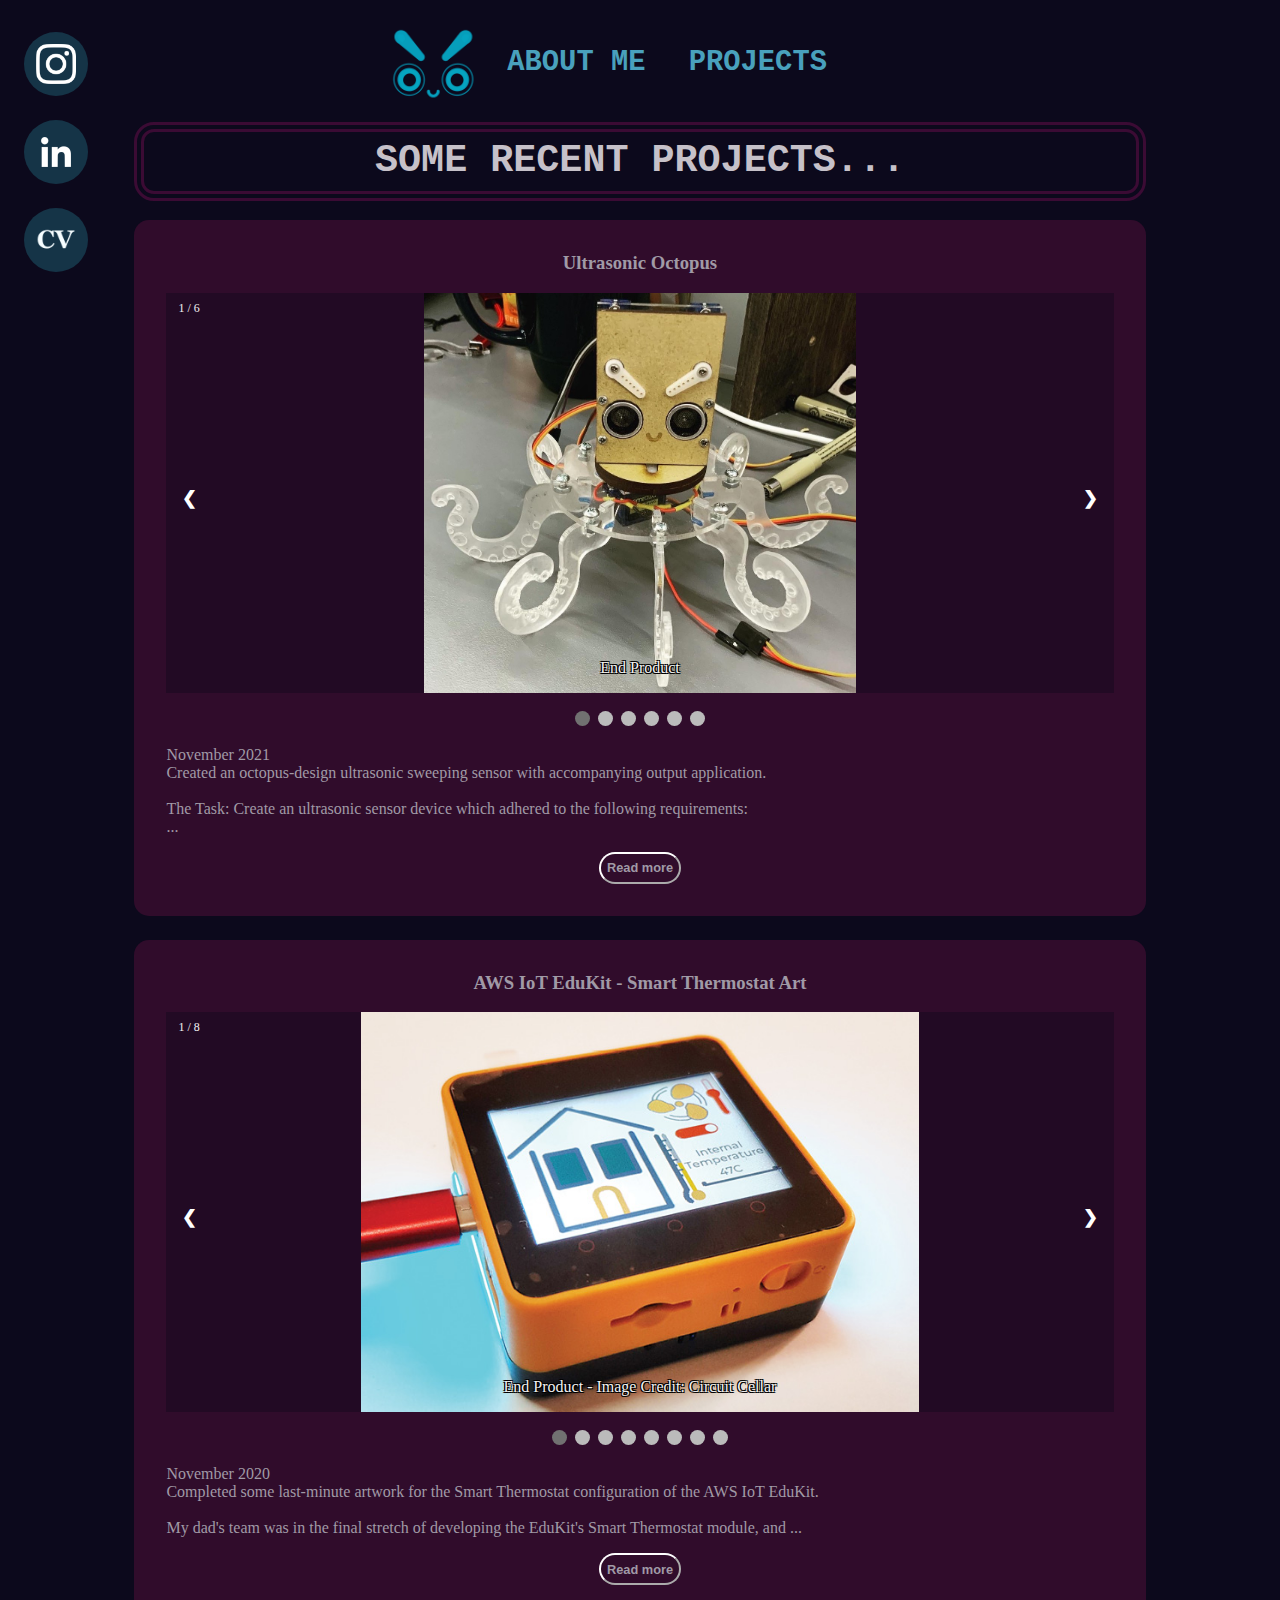
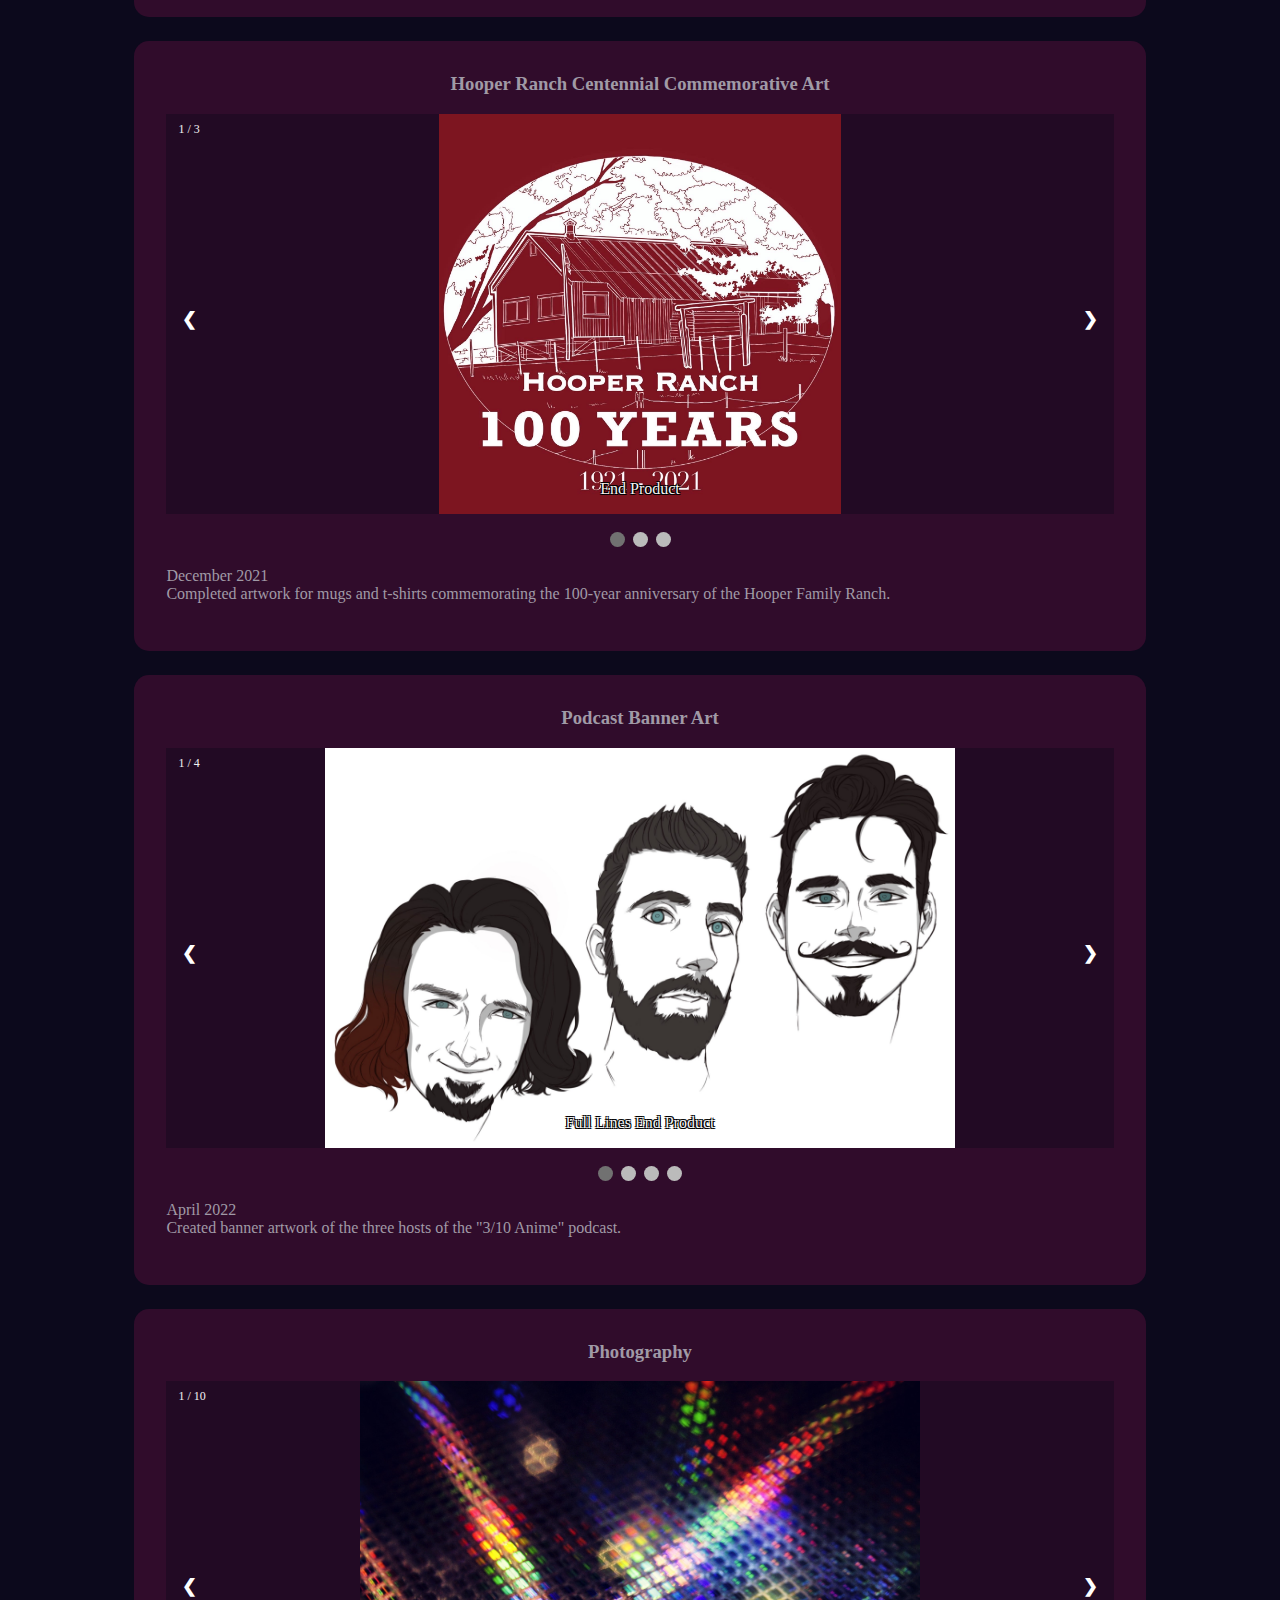
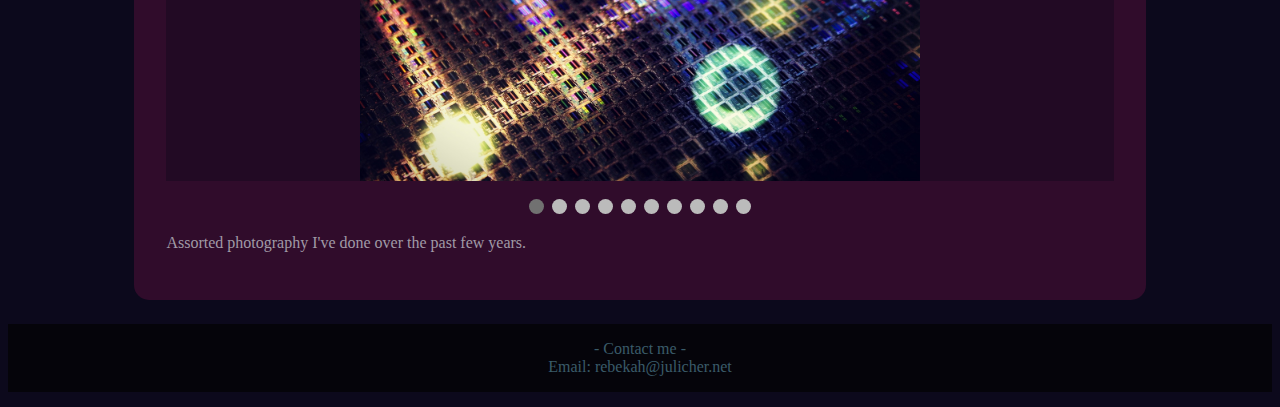
==== projects.html @ 2f982af6 "Update to nav bar" ====
<!DOCTYPE html>
<html>
<head>
<title>RJulicher Projects</title>
<link rel="stylesheet" href="project_styles.css">

<link rel="shortcut icon" href="favicon-32x32.png" type="image/x-icon" />
</head>

<body>
	<div id="icons">
		<a href="https://www.instagram.com/_marayla_/?hl=en" target="_blank"><div class="icon" id="insta"></div></a>
		<a href="https://www.linkedin.com/in/rebekah-julicher-209057163/" target="_blank"><div class="icon" id="linkedin"></div></a>
		<a href="RebekahJulicherResume.pdf" target="_blank"><div class="icon" id="cv"></div></a>
	</div>
	<div id="nav">
		<a href="rebekahjulicher.github.io"><img src="faceicon.png" id="homeButton"></img></a>
		<a href="index.html#aboutcontainer"><h2>ABOUT ME</h2></a>
		<a href="projects.html"><h2>PROJECTS</h2></a>
	</div>
		
	<div id="header">
		<h1>SOME RECENT PROJECTS...</h1>
	</div>
	
	<div id="content">
	
		<div class="project">
			<h3>Ultrasonic Octopus</h3>
		
			<div class="slideshow-container">
				<!-- Full-width images with number and caption text -->
				<div class="mySlides fade 0">
					<div class="numbertext">1 / 6</div>
					<img class="pImage" src="projectPics/UltrasonicOctopus.jpg">
					<div class="text">End Product</div>
				</div>

				<div class="mySlides fade 0">
					<div class="numbertext">2 / 6</div>
					<img class="pImage" src="projectPics/UO2.jpg">
					<div class="text">Initial Sketch</div>
				</div>

				<div class="mySlides fade 0">
					<div class="numbertext">3 / 6</div>
					<img class="pImage" src="projectPics/UO3.jpg">
					<div class="text">Sensor Holder Sketch</div>
				</div>

				<div class="mySlides fade 0">
					<div class="numbertext">4 / 6</div>
					<img class="pImage" src="projectPics/UO4.jpg">
					<div class="text">Wiring Layout Diagram</div>
				</div>

				<div class="mySlides fade 0">
					<div class="numbertext">5 / 6</div>
					<img class="pImage" src="projectPics/UO5.jpg">
					<div class="text">Initial Face Build</div>
				</div>

				<div class="mySlides fade 0">
					<div class="numbertext">6 / 6</div>
					<img class="pImage" src="projectPics/UO6.jpg">
					<div class="text">Final Result With Lights</div>
				</div>

				<!-- Next and previous buttons -->
				<a class="prev" onclick="plusSlides(0, -1)">&#10094;</a>
				<a class="next" onclick="plusSlides(0, 1)">&#10095;</a>
			</div>
			<br>

			<!-- The dots/circles, passing the number of the container and the slide number -->
			<div style="text-align:center">
				<span class="dot 0" onclick="currentSlide(0, 1)"></span>
				<span class="dot 0" onclick="currentSlide(0, 2)"></span>
				<span class="dot 0" onclick="currentSlide(0, 3)"></span>
				<span class="dot 0" onclick="currentSlide(0, 4)"></span>
				<span class="dot 0" onclick="currentSlide(0, 5)"></span>
				<span class="dot 0" onclick="currentSlide(0, 6)"></span>
			</div>
			
			<div class="pContent">
				<p> 
					November 2021 <br> 
					Created an octopus-design ultrasonic sweeping sensor with accompanying output application.<br> <br>
					The Task: Create an ultrasonic sensor device which adhered to the following requirements: <br>
					<span id="dotdotdot0">...</span><span class="moreContent" id="more0">
					<br>
					Requirements for the design: <br>
					• Uses an L-bracket for mounting the ultrasonic sensor<br>
					• Ultrasonic sensor is mounted in a way to allow sweeping motion back and forth. <br>
					• Functionality includes scanning distance to surrounding objects at intervals. <br>
					• Functionality includes graphically outputting distance to surrounding objects in "radar-like" format using Processing. <br>
					• Some level of "wow factor" included for maximum grade. <br> <br>
					The professor did not specify visual requirements, so I made it into a light-up octopus with eyebrows. <br>
					I not only included all required functionality, but also added mounted servos to the eyebrows.  <br> <br> When the
					sensor scans a distance to an object of over 10 feet, the eyebrows tilt down (as it is "concentrating" to
					see the object. When it scans a distance to an object of under 10 feet, the eyebrows tilt back up (as it 
					can see the object clearly). <br> <br>
					Professor feedback: “[...] probably the most impressively completed A2 in the history of ISTA 303.”
					</span>
				</p>
				<button onclick="toggleRead(0)" class="button" id="btn0">Read more</button>
			</div>
		</div>
	
		<div class="project">
			<h3>AWS IoT EduKit - Smart Thermostat Art</h3>
		
			<div class="slideshow-container">
				<!-- Full-width images with number and caption text -->
				<div class="mySlides fade 1">
					<div class="numbertext">1 / 8</div>
					<img class="pImage" src="projectPics/SmartThermostatCircuitCellar.jpg">
					<div class="text">End Product - Image Credit: Circuit Cellar</div>
				</div>

				<div class="mySlides fade 1">
					<div class="numbertext">2 / 8</div>
					<img class="pImage" src="projectPics/STIm2.jpg">
					<div class="text">Night House Variant</div>
				</div>

				<div class="mySlides fade 1">
					<div class="numbertext">3 / 8</div>
					<img class="pImage" src="projectPics/STIm3.jpg">
					<div class="text">Earlier Layout</div>
				</div>

				<div class="mySlides fade 1">
					<div class="numbertext">4 / 8</div>
					<img class="pImage" src="projectPics/STIm4.jpg">
					<div class="text">Earlier Layout</div>
				</div>

				<div class="mySlides fade 1">
					<div class="numbertext">5 / 8</div>
					<img class="pImage" src="projectPics/STIm5.jpg">
					<div class="text">Earlier Layout</div>
				</div>

				<div class="mySlides fade 1">
					<div class="numbertext">6 / 8</div>
					<img class="pImage" src="projectPics/STIm6.jpg">
					<div class="text">Earlier Layout</div>
				</div>

				<div class="mySlides fade 1">
					<div class="numbertext">7 / 8</div>
					<img class="pImage" src="projectPics/STIm7.jpg">
					<div class="text">Earlier Layout</div>
				</div>

				<div class="mySlides fade 1">
					<div class="numbertext">8 / 8</div>
					<img class="pImage" src="projectPics/STIm8.jpg">
					<div class="text">Earlier Layout</div>
				</div>

				<!-- Next and previous buttons -->
				<a class="prev" onclick="plusSlides(1, -1)">&#10094;</a>
				<a class="next" onclick="plusSlides(1, 1)">&#10095;</a>
			</div>
			<br>

			<!-- The dots/circles, passing the number of the container and the slide number -->
			<div style="text-align:center">
				<span class="dot 1" onclick="currentSlide(1, 1)"></span>
				<span class="dot 1" onclick="currentSlide(1, 2)"></span>
				<span class="dot 1" onclick="currentSlide(1, 3)"></span>
				<span class="dot 1" onclick="currentSlide(1, 4)"></span>
				<span class="dot 1" onclick="currentSlide(1, 5)"></span>
				<span class="dot 1" onclick="currentSlide(1, 6)"></span>
				<span class="dot 1" onclick="currentSlide(1, 7)"></span>
				<span class="dot 1" onclick="currentSlide(1, 8)"></span>
			</div>
			
			<div class="pContent">
				<p> 
					November 2020 <br> 
					Completed some last-minute artwork for the Smart Thermostat configuration of the AWS IoT EduKit. <br> <br>
					My dad's team was in the final stretch of developing the EduKit's Smart Thermostat module, and
					<span id="dotdotdot1">...</span><span class="moreContent" id="more1">
					 they found themselves without actual UI artwork. It was too late to request Amazon official art,
					and my dad had seen me make UI mockups and artwork in the past, so I was asked if I was interested in
					helping. <br>
					My last final project was due in a few days, but I figured I had some extra time in-between test runs
					and said yes. <br> <br>
					Requirements for the design: <br>
					• It needed to use Amazon official colors, RGB values were provided.<br>
					• It needed to include some color-changing portion to show the current color of the LEDs attached to the device. <br>
					• It needed to have a day and a night variant. <br>
					• There needed to be some GIF icon to show whether or not the device fan was running, and an ON/OFF icon. <br>
					• There needed to be some thermometer icon and temperature actual value location. <br> <br>
					I ended up going through two or three different house designs and a lightbulb option before we found
					one we chose. The fan went through two iterations, one with thicker lines and one with thinner (which
					ended up being chosen). We also had the decision to make the fan ON/OFF either a switch or a button. A 
					switch and a speed slider were chosen to save room on the screen.
					</span>
				</p>
				<button onclick="toggleRead(1)" class="button" id="btn1">Read more</button>
			</div>
		</div>
		
		<div class="project">
			<h3>Hooper Ranch Centennial Commemorative Art</h3>
		
			<div class="slideshow-container">
				<!-- Full-width images with number and caption text -->
				<div class="mySlides fade 2">
					<div class="numbertext">1 / 3</div>
					<img class="pImage" src="projectPics/HooperRanch.jpg">
					<div class="text">End Product</div>
				</div>

				<div class="mySlides fade 2">
					<div class="numbertext">2 / 3</div>
					<img class="pImage" src="projectPics/HR2.jpg">
					<div class="text">Real-World Location</div>
				</div>

				<div class="mySlides fade 2">
					<div class="numbertext">3 / 3</div>
					<img class="pImage" src="projectPics/HR3.jpg">
					<div class="text">Lines-Only Version</div>
				</div>


				<!-- Next and previous buttons -->
				<a class="prev" onclick="plusSlides(2, -1)">&#10094;</a>
				<a class="next" onclick="plusSlides(2, 1)">&#10095;</a>
			</div>
			<br>

			<!-- The dots/circles, passing the number of the container and the slide number -->
			<div style="text-align:center">
				<span class="dot 2" onclick="currentSlide(2, 1)"></span>
				<span class="dot 2" onclick="currentSlide(2, 2)"></span>
				<span class="dot 2" onclick="currentSlide(2, 3)"></span>
			</div>
			
			<div class="pContent">
				<p> 
					December 2021 <br> 
					Completed artwork for mugs and t-shirts commemorating the 100-year anniversary of the Hooper Family Ranch.
				</p>
			</div>
		</div>
		
		<div class="project">
			<h3>Podcast Banner Art</h3>
		
			<div class="slideshow-container">
				<!-- Full-width images with number and caption text -->
				<div class="mySlides fade 3">
					<div class="numbertext">1 / 4</div>
					<img class="pImage" src="projectPics/Faces.jpg">
					<div class="text">Full Lines End Product</div>
				</div>

				<div class="mySlides fade 3">
					<div class="numbertext">2 / 4</div>
					<img class="pImage" src="projectPics/F2.jpg">
					<div class="text">No Lines Variant</div>
				</div>

				<div class="mySlides fade 3">
					<div class="numbertext">3 / 4</div>
					<img class="pImage" src="projectPics/F3.jpg">
					<div class="text">No Eye Color Variant</div>
				</div>
				
				<div class="mySlides fade 3">
					<div class="numbertext">3 / 4</div>
					<img class="pImage" src="projectPics/F4.jpg">
					<div class="text">Official Website - Image credit: 310anime.com</div>
				</div>

				<!-- Next and previous buttons -->
				<a class="prev" onclick="plusSlides(3, -1)">&#10094;</a>
				<a class="next" onclick="plusSlides(3, 1)">&#10095;</a>
			</div>
			<br>

			<!-- The dots/circles, passing the number of the container and the slide number -->
			<div style="text-align:center">
				<span class="dot 3" onclick="currentSlide(3, 1)"></span>
				<span class="dot 3" onclick="currentSlide(3, 2)"></span>
				<span class="dot 3" onclick="currentSlide(3, 3)"></span>
				<span class="dot 3" onclick="currentSlide(4, 4)"></span>
			</div>
			
			<div class="pContent">
				<p> 
					April 2022 <br> 
					Created banner artwork of the three hosts of the "3/10 Anime" podcast.
				</p>
			</div>
		</div>
		
		<div class="project">
			<h3>Photography</h3>
		
			<div class="slideshow-container">
				<!-- Full-width images with number and caption text -->
				<div class="mySlides fade 4">
					<div class="numbertext">1 / 10</div>
					<img class="pImage" src="projectPics/Photography.jpg">
				</div>

				<div class="mySlides fade 4">
					<div class="numbertext">2 / 10</div>
					<img class="pImage" src="projectPics/P2.jpg">
				</div>

				<div class="mySlides fade 4">
					<div class="numbertext">3 / 10</div>
					<img class="pImage" src="projectPics/P3.jpg">
				</div>

				<div class="mySlides fade 4">
					<div class="numbertext">4 / 10</div>
					<img class="pImage" src="projectPics/P4.jpg">
				</div>

				<div class="mySlides fade 4">
					<div class="numbertext">5 / 10</div>
					<img class="pImage" src="projectPics/P5.jpg">
				</div>

				<div class="mySlides fade 4">
					<div class="numbertext">6 / 10</div>
					<img class="pImage" src="projectPics/P6.jpg">
				</div>

				<div class="mySlides fade 4">
					<div class="numbertext">7 / 10</div>
					<img class="pImage" src="projectPics/P7.jpg">
				</div>

				<div class="mySlides fade 4">
					<div class="numbertext">8 / 10</div>
					<img class="pImage" src="projectPics/P8.jpg">
				</div>

				<div class="mySlides fade 4">
					<div class="numbertext">9 / 10</div>
					<img class="pImage" src="projectPics/P9.jpg">
				</div>

				<div class="mySlides fade 4">
					<div class="numbertext">10 / 10</div>
					<img class="pImage" src="projectPics/P10.jpg">
				</div>


				<!-- Next and previous buttons -->
				<a class="prev" onclick="plusSlides(4, -1)">&#10094;</a>
				<a class="next" onclick="plusSlides(4, 1)">&#10095;</a>
			</div>
			<br>

			<!-- The dots/circles, passing the number of the container and the slide number -->
			<div style="text-align:center">
				<span class="dot 4" onclick="currentSlide(4, 1)"></span>
				<span class="dot 4" onclick="currentSlide(4, 2)"></span>
				<span class="dot 4" onclick="currentSlide(4, 3)"></span>
				<span class="dot 4" onclick="currentSlide(4, 4)"></span>
				<span class="dot 4" onclick="currentSlide(4, 5)"></span>
				<span class="dot 4" onclick="currentSlide(4, 6)"></span>
				<span class="dot 4" onclick="currentSlide(4, 7)"></span>
				<span class="dot 4" onclick="currentSlide(4, 8)"></span>
				<span class="dot 4" onclick="currentSlide(4, 9)"></span>
				<span class="dot 4" onclick="currentSlide(4, 10)"></span>
			</div>
			
			<div class="pContent">
				<p> 
					Assorted photography I've done over the past few years.
				</p>
			</div>
		</div>
		
	</div>
	
	<div id="contact">
		<text>
			- Contact me - <br>
			Email: rebekah@julicher.net
		</text>
	</div>
	
	<script src="projectScript.js"></script>
</body>
</html>
---- project_styles.css ----
body {
	background-color: #0c091c;
}

#header {
	color: #c6c1c9;
	margin: auto;
	font-size: 1.2em;
	font-family: andale mono, monospace;
	text-align: center;
	border-radius: 20px;
	width: 80%;
	border: 10px double #3b0b34;
	margin-bottom: 1em;
}

h1 {
	margin: .2em;
}

#nav {
	float: center;
	text-align: center;
	margin: auto;
	width: 80%;
	display: block;
	margin-bottom: 1em;
	font-size: 1.2em;
	padding-right: 4%;
	margin-bottom: 1em;
}

#homeButton {
	width: 100px; 
	height: 100px;
	margin-bottom: -2em;
	margin-left: 0em;
	padding: 3px;
}

.icon {
	float: left;
	font-family: andale mono, monospace;
	font-weight: bold;
	color: #152536;
	border-radius: 50px;
	width: 4em;
	height: 4em;
	padding: 2em;
	margin-top: 1.5em;
	margin-left: 1em;
	background-color: #153447;
	text-align: center;
}

#icons {
	width: 1em;
}

#insta {
	background-image: url("projectPics/instaLogo.png");
	background-size: 40px 40px;
	background-repeat: no-repeat;
	background-position: center;
}

#linkedin {
	background-image: url("projectPics/linkedinLogo.png");
	background-size: 30px 30px;
	background-repeat: no-repeat;
	background-position: center;
}

#cv {
	background-image: url("projectPics/cv.png");
	background-size: 40px 40px;
	background-repeat: no-repeat;
	background-position: center;
}

h2 {
	font-family: andale mono, monospace;
	font-weight: bold;
	color: #49a1bd;
	display: inline-block;
	text-align: center;
	padding-left: 2%;
	padding-right: 2%;
}

h3 {
	font-family: tahoma;
	font-weight: bold;
	margin-top: 0em;
	text-align: center;
}

p {
	font-family: tahoma;
}

.project {
	margin: auto;
	width: 80%;
	max-width: 100em;
	padding: 2em;
	margin-bottom: 1.5em;
	border-radius: 15px;
	font-size: 1em;
	color: #a09aa6;
	background-color: #300c2b;
}

.pImage {
	max-width: 90%; 
	max-height: 400px;
	min-height: 400px;
	display: block;
	margin-left: auto;
	margin-right: auto;
}

.moreContent {
	display: none;
}


* {box-sizing:border-box}

/* Slideshow container */
.slideshow-container {
  max-width: 1000px;
  position: relative;
  margin: auto;
  background-color: #220a24;
}

/* Hide the images by default */
.mySlides {
  display: none;
}

/* Next & previous buttons */
.prev, .next {
  cursor: pointer;
  position: absolute;
  top: 50%;
  width: auto;
  margin-top: -22px;
  padding: 16px;
  color: white;
  font-weight: bold;
  font-size: 18px;
  transition: 0.6s ease;
  border-radius: 0 3px 3px 0;
  user-select: none;
}

/* Position the "next button" to the right */
.next {
  right: 0;
  border-radius: 3px 0 0 3px;
}

/* On hover, add a black background color with a little bit see-through */
.prev:hover, .next:hover {
  background-color: rgba(0,0,0,0.8);
}

/* Caption text */
.text {
  color: #f2f2f2;
  font-size: 16px;
  font-family: tahoma;
  padding: 8px 12px;
  position: absolute;
  bottom: 8px;
  width: 100%;
  text-align: center;
  text-shadow: -1px -1px 0 #000, 1px -1px 0 #000, -1px 1px 0 #000, 1px 1px 0 #000;
}

/* Number text (1/3 etc) */
.numbertext {
  color: #f2f2f2;
  font-size: 12px;
  padding: 8px 12px;
  position: absolute;
  top: 0;
}

/* The dots/bullets/indicators */
.dot {
  cursor: pointer;
  height: 15px;
  width: 15px;
  margin: 0 2px;
  background-color: #bbb;
  border-radius: 50%;
  display: inline-block;
  transition: background-color 0.6s ease;
}

.active, .dot:hover {
  background-color: #717171;
}

/* Fading animation */
.fade {
  animation-name: fade;
  animation-duration: 1.5s;
}

@keyframes fade {
  from {opacity: .4}
  to {opacity: 1}
}

.button {
	display: block;
	margin: auto;
	background-color: #300c2b;
	border-radius: 20px;
	border-outline: solid;
	border-color: white;
	color: #a09aa6;
	padding: .5em;
	font-size: .8em;
	font-weight: bold;
}

#contact {
	background-color: #05040a;
	color: #3a5b69;
	margin: auto;
	width: 100%;
	text-align: center;
	font-family: tahoma;
	padding-top: 1em;
	padding-bottom: 1em;
	margin-bottom: 1em;
}
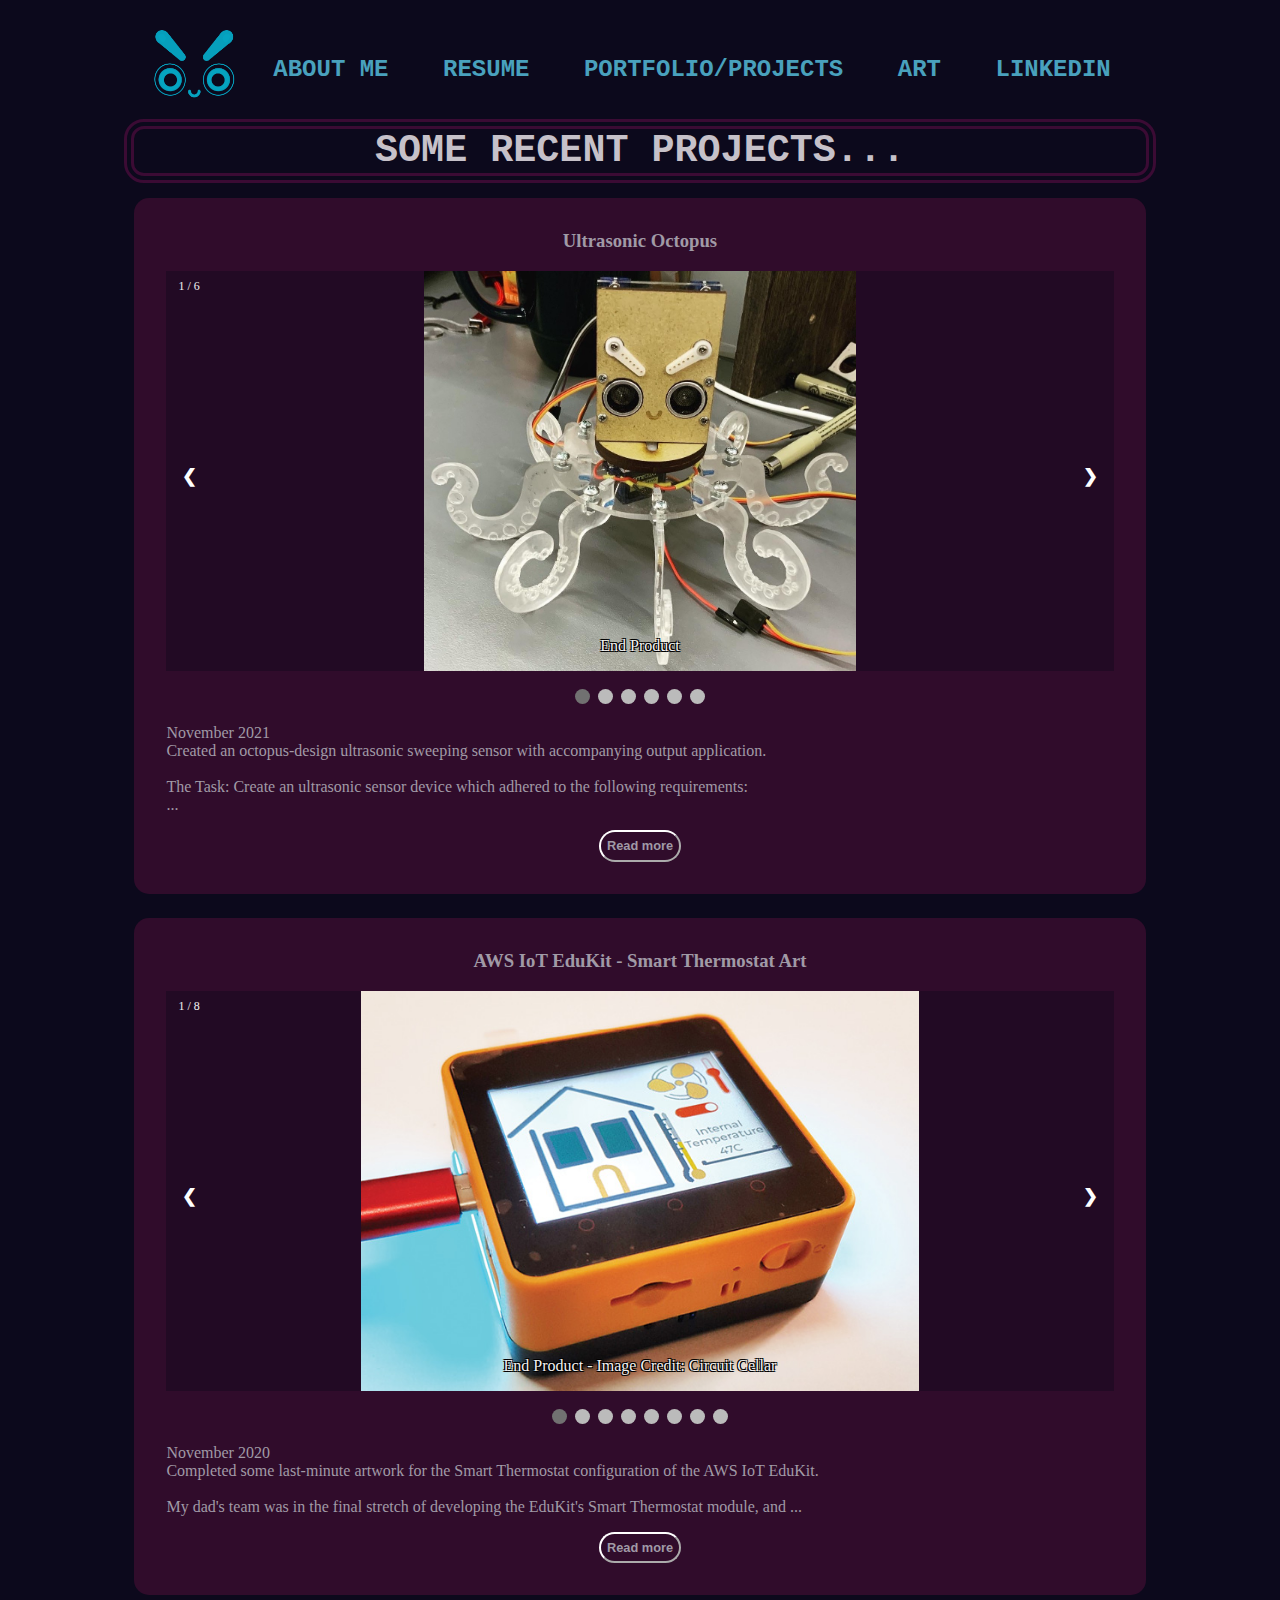
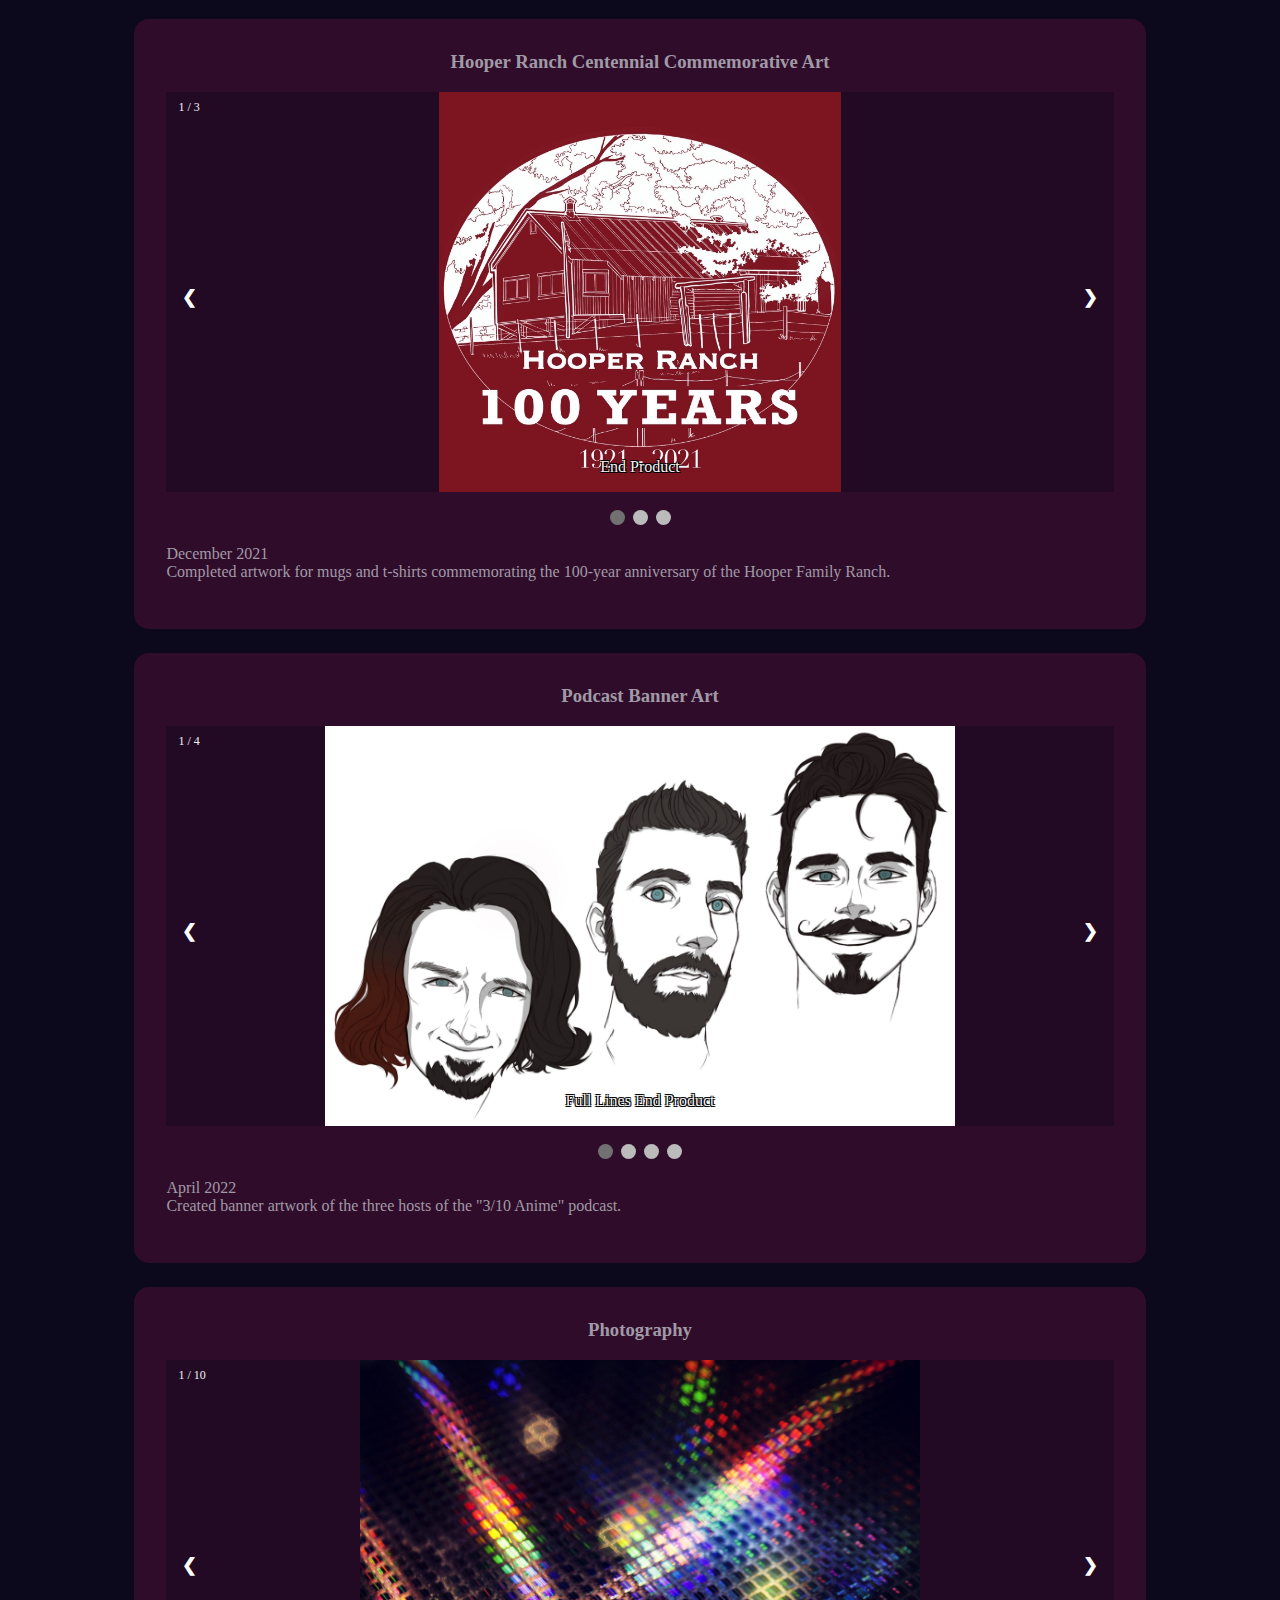
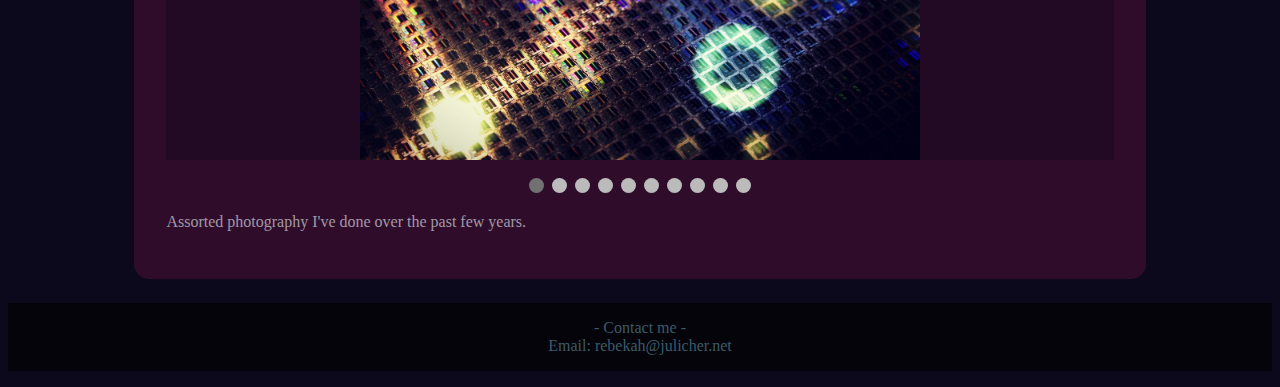
==== commit 0b3c08e8: "Revert "Update to nav bar"" ====
--- a/projects.html
+++ b/projects.html
@@ -8,15 +8,13 @@
 </head>
 
 <body>
-	<div id="icons">
-		<a href="https://www.instagram.com/_marayla_/?hl=en" target="_blank"><div class="icon" id="insta"></div></a>
-		<a href="https://www.linkedin.com/in/rebekah-julicher-209057163/" target="_blank"><div class="icon" id="linkedin"></div></a>
-		<a href="RebekahJulicherResume.pdf" target="_blank"><div class="icon" id="cv"></div></a>
-	</div>
 	<div id="nav">
 		<a href="rebekahjulicher.github.io"><img src="faceicon.png" id="homeButton"></img></a>
 		<a href="index.html#aboutcontainer"><h2>ABOUT ME</h2></a>
-		<a href="projects.html"><h2>PROJECTS</h2></a>
+		<a href="RebekahJulicherResume.pdf" target="_blank"><h2>RESUME</h2></a>
+		<a href="projects.html"><h2>PORTFOLIO/PROJECTS</h2></a>
+		<a href="https://www.instagram.com/_marayla_/?hl=en" target="_blank"><h2>ART</h2></a>
+		<a href="https://www.linkedin.com/in/rebekah-julicher-209057163/" target="_blank"><h2>LINKEDIN</h2></a>
 	</div>
 		
 	<div id="header">
@@ -290,7 +288,7 @@
 				<span class="dot 3" onclick="currentSlide(3, 1)"></span>
 				<span class="dot 3" onclick="currentSlide(3, 2)"></span>
 				<span class="dot 3" onclick="currentSlide(3, 3)"></span>
-				<span class="dot 3" onclick="currentSlide(4, 4)"></span>
+				<span class="dot 3" onclick="currentSlide(3, 4)"></span>
 			</div>
 			
 			<div class="pContent">
--- a/project_styles.css
+++ b/project_styles.css
@@ -8,25 +8,15 @@
 	font-size: 1.2em;
 	font-family: andale mono, monospace;
 	text-align: center;
-	border-radius: 20px;
+	border-radius: 10px;
 	width: 80%;
-	border: 10px double #3b0b34;
-	margin-bottom: 1em;
-}
-
-h1 {
-	margin: .2em;
+	outline: 10px double #3b0b34;
 }
 
 #nav {
-	float: center;
 	text-align: center;
 	margin: auto;
-	width: 80%;
 	display: block;
-	margin-bottom: 1em;
-	font-size: 1.2em;
-	padding-right: 4%;
 	margin-bottom: 1em;
 }
 
@@ -36,46 +26,6 @@
 	margin-bottom: -2em;
 	margin-left: 0em;
 	padding: 3px;
-}
-
-.icon {
-	float: left;
-	font-family: andale mono, monospace;
-	font-weight: bold;
-	color: #152536;
-	border-radius: 50px;
-	width: 4em;
-	height: 4em;
-	padding: 2em;
-	margin-top: 1.5em;
-	margin-left: 1em;
-	background-color: #153447;
-	text-align: center;
-}
-
-#icons {
-	width: 1em;
-}
-
-#insta {
-	background-image: url("projectPics/instaLogo.png");
-	background-size: 40px 40px;
-	background-repeat: no-repeat;
-	background-position: center;
-}
-
-#linkedin {
-	background-image: url("projectPics/linkedinLogo.png");
-	background-size: 30px 30px;
-	background-repeat: no-repeat;
-	background-position: center;
-}
-
-#cv {
-	background-image: url("projectPics/cv.png");
-	background-size: 40px 40px;
-	background-repeat: no-repeat;
-	background-position: center;
 }
 
 h2 {
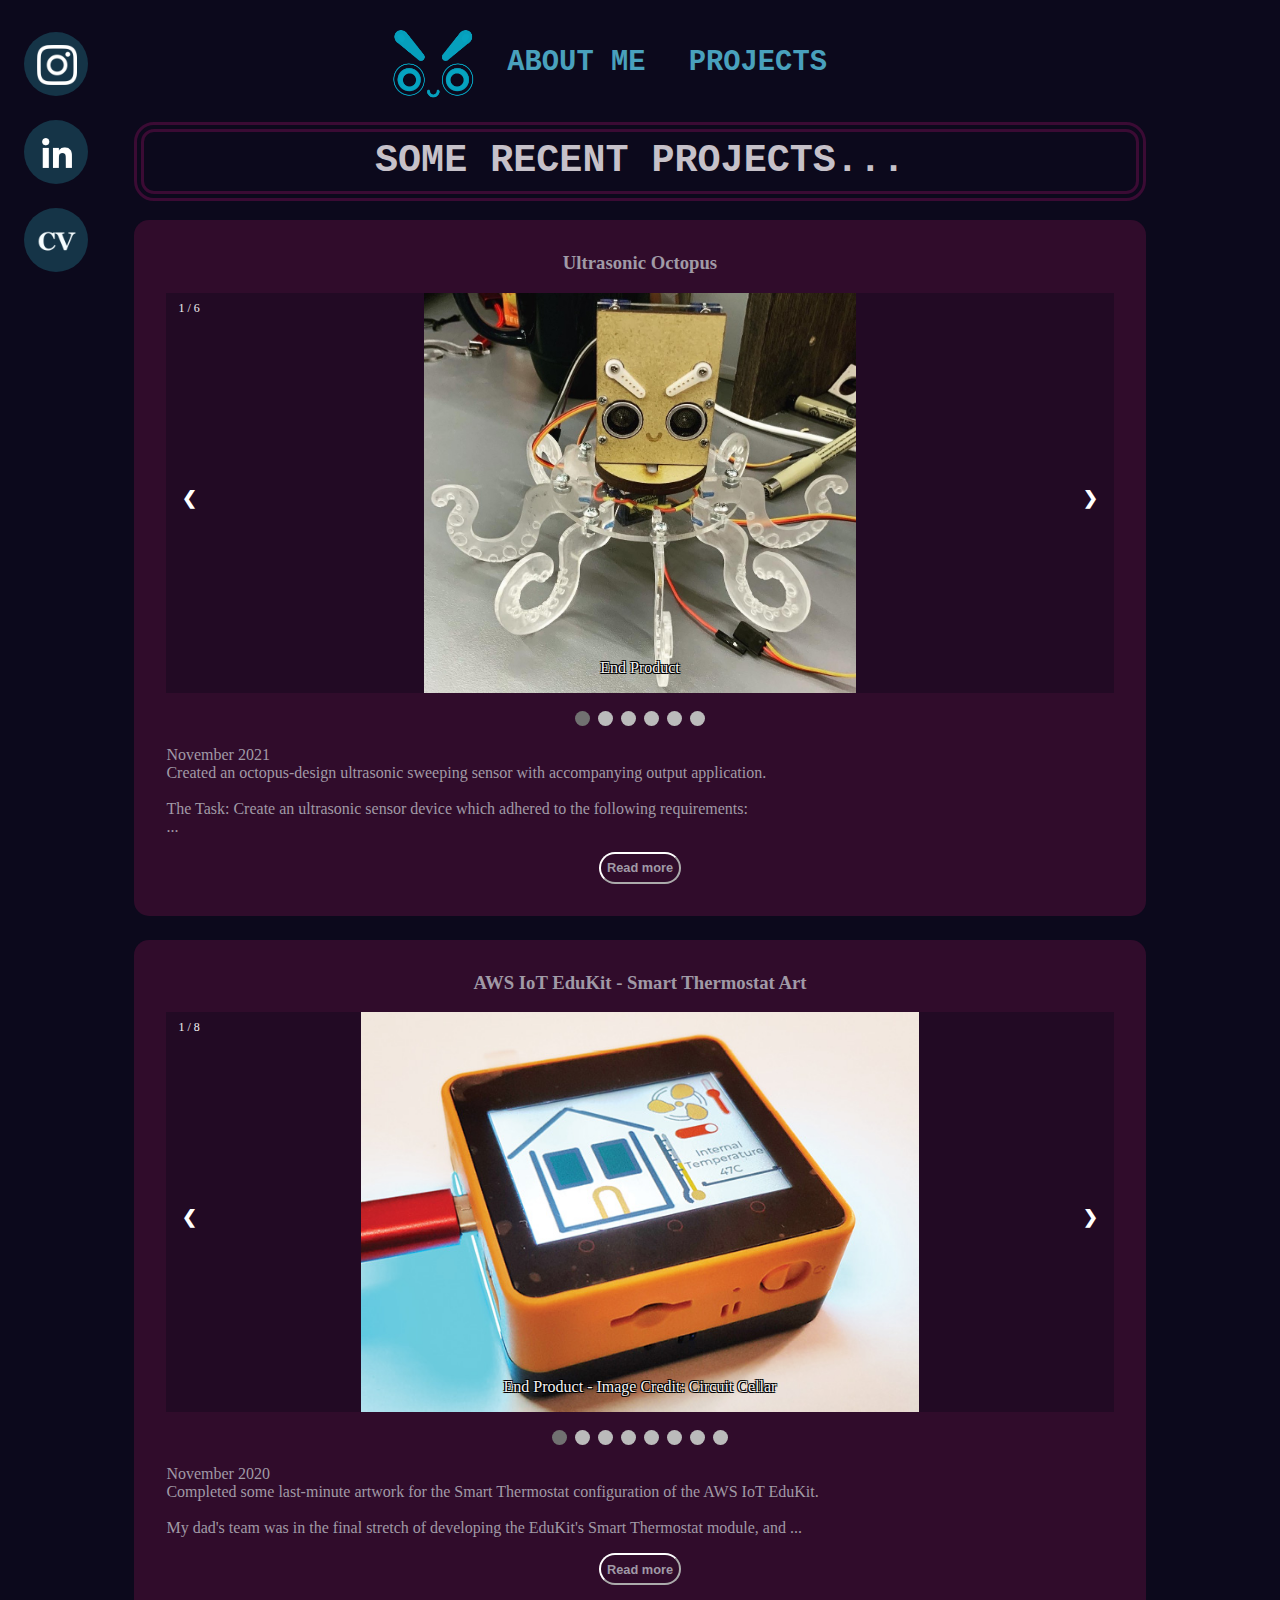
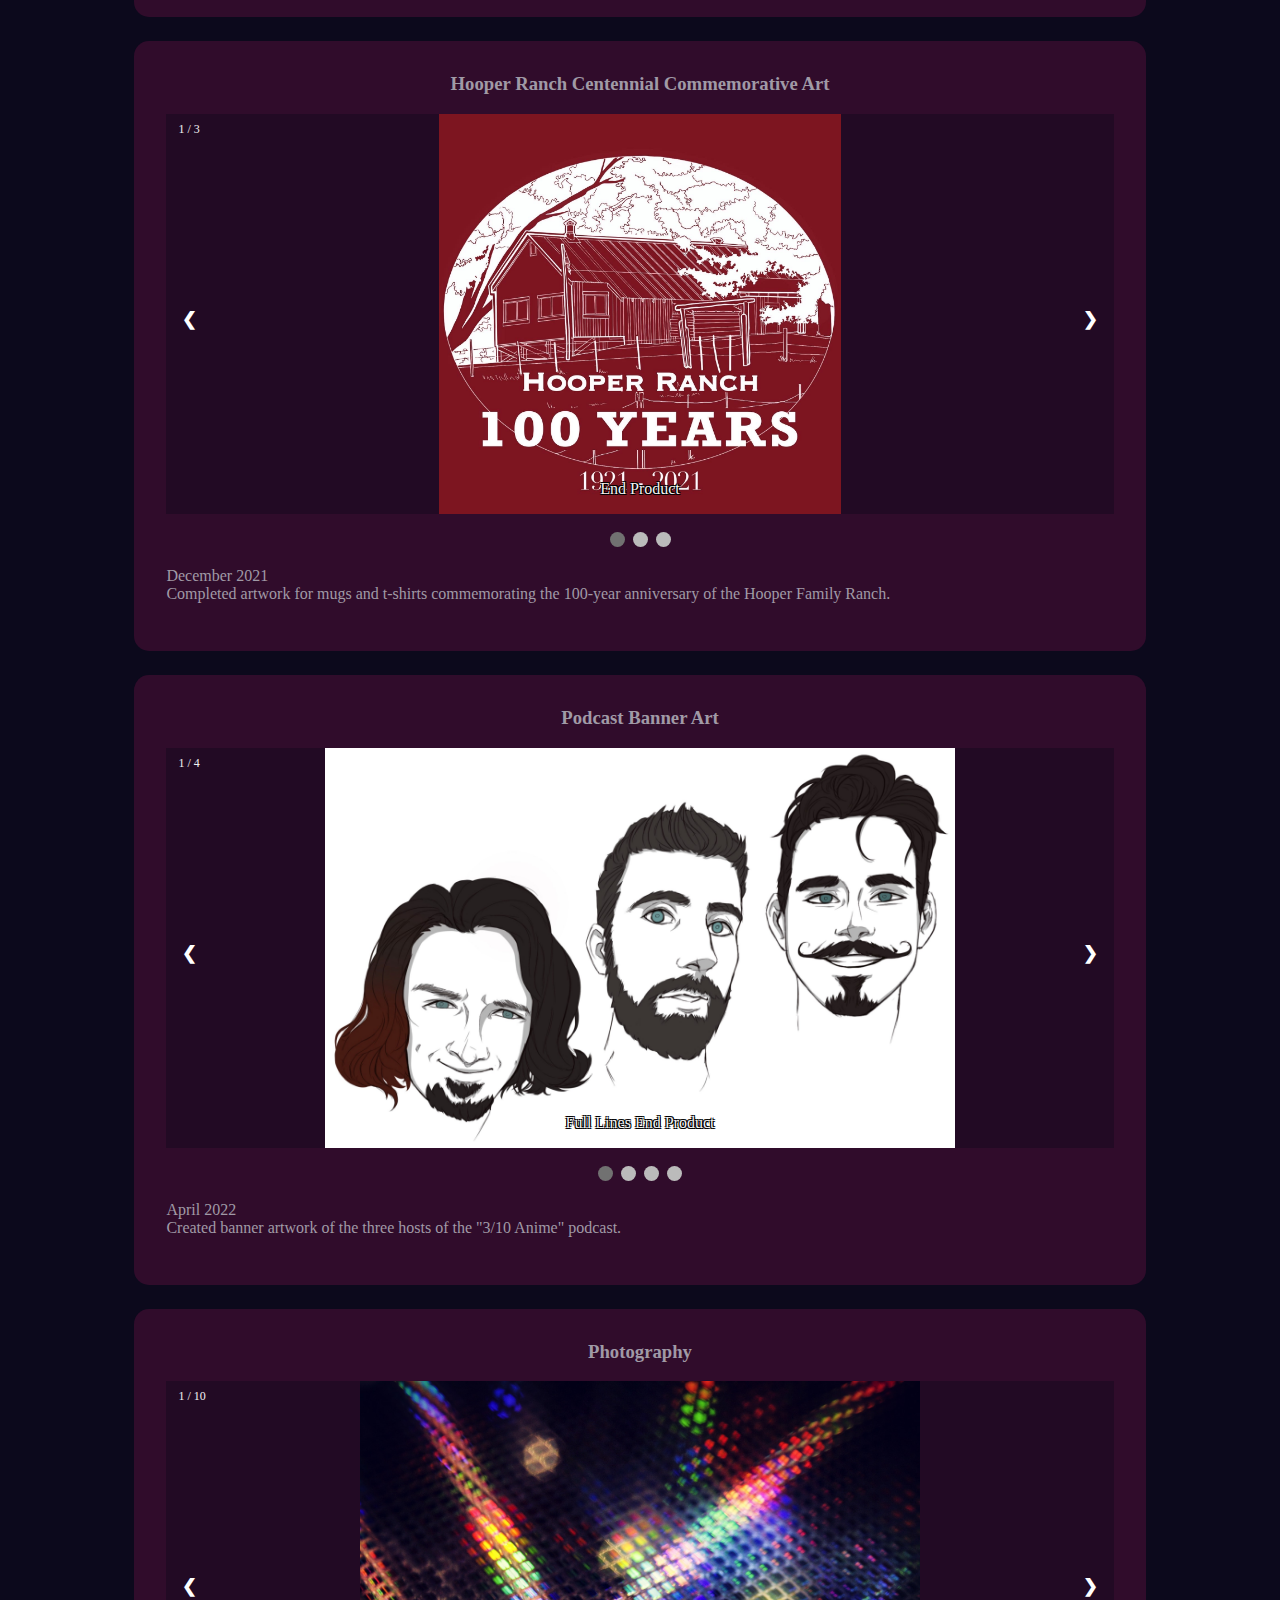
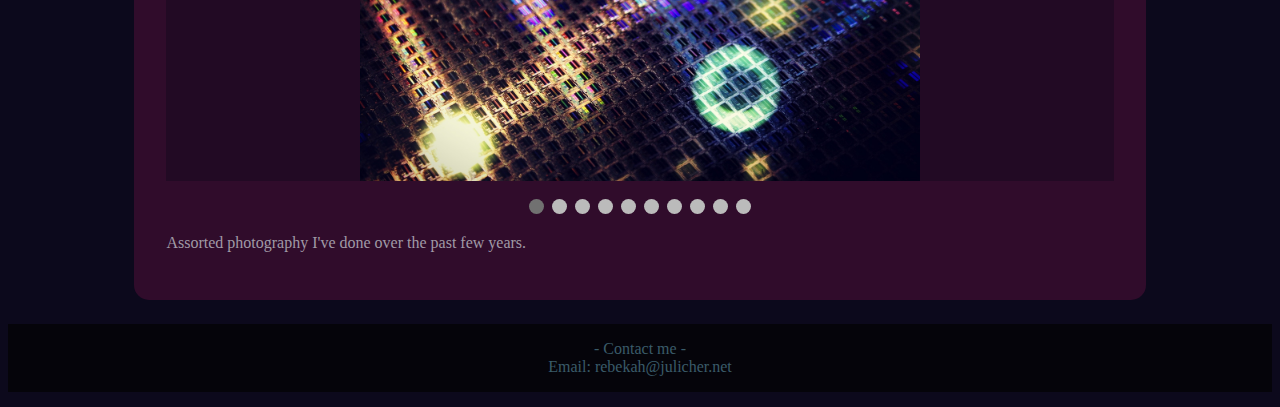
==== commit 65013b9e: "Update to nav bar" ====
--- a/projects.html
+++ b/projects.html
@@ -8,13 +8,21 @@
 </head>
 
 <body>
+	<div id="icons">
+		<a href="https://www.instagram.com/_marayla_/?hl=en" target="_blank">
+			<div class="icon"> <img src="projectPics/instaLogo.png" id="insta" style="width:40px;height:40px;"></img> </div>
+		</a>
+		<a href="https://www.linkedin.com/in/rebekah-julicher-209057163/" target="_blank">
+		<div class="icon"> <img src="projectPics/linkedinLogo.png" id="linkedin" style="width:30px;height:30px;"></img> </div>
+		</a>
+		<a href="RebekahJulicherResume.pdf" target="_blank">
+			<div class="icon"> <img src="projectPics/cv.png" id="cv" style="width:40px;height:40px;"></img> </div>
+		</a>
+	</div>
 	<div id="nav">
 		<a href="rebekahjulicher.github.io"><img src="faceicon.png" id="homeButton"></img></a>
 		<a href="index.html#aboutcontainer"><h2>ABOUT ME</h2></a>
-		<a href="RebekahJulicherResume.pdf" target="_blank"><h2>RESUME</h2></a>
-		<a href="projects.html"><h2>PORTFOLIO/PROJECTS</h2></a>
-		<a href="https://www.instagram.com/_marayla_/?hl=en" target="_blank"><h2>ART</h2></a>
-		<a href="https://www.linkedin.com/in/rebekah-julicher-209057163/" target="_blank"><h2>LINKEDIN</h2></a>
+		<a href="projects.html"><h2>PROJECTS</h2></a>
 	</div>
 		
 	<div id="header">
@@ -288,7 +296,7 @@
 				<span class="dot 3" onclick="currentSlide(3, 1)"></span>
 				<span class="dot 3" onclick="currentSlide(3, 2)"></span>
 				<span class="dot 3" onclick="currentSlide(3, 3)"></span>
-				<span class="dot 3" onclick="currentSlide(3, 4)"></span>
+				<span class="dot 3" onclick="currentSlide(4, 4)"></span>
 			</div>
 			
 			<div class="pContent">
--- a/project_styles.css
+++ b/project_styles.css
@@ -8,15 +8,25 @@
 	font-size: 1.2em;
 	font-family: andale mono, monospace;
 	text-align: center;
-	border-radius: 10px;
+	border-radius: 20px;
 	width: 80%;
-	outline: 10px double #3b0b34;
+	border: 10px double #3b0b34;
+	margin-bottom: 1em;
+}
+
+h1 {
+	margin: .2em;
 }
 
 #nav {
-	text-align: center;
-	margin: auto;
+	float: center;
+	text-align: center;
+	margin: auto;
+	width: 80%;
 	display: block;
+	margin-bottom: 1em;
+	font-size: 1.2em;
+	padding-right: 4%;
 	margin-bottom: 1em;
 }
 
@@ -26,6 +36,40 @@
 	margin-bottom: -2em;
 	margin-left: 0em;
 	padding: 3px;
+}
+
+.icon {
+	float: left;
+	font-family: andale mono, monospace;
+	font-weight: bold;
+	color: #152536;
+	border-radius: 50px;
+	width: 4em;
+	height: 4em;
+	padding: 2em;
+	margin-top: 1.5em;
+	margin-left: 1em;
+	background-color: #153447;
+	text-align: center;
+}
+
+#icons {
+	width: 1em;
+}
+
+#insta {
+	margin-left: -1.2em;
+	margin-top: -1.2em;
+}
+
+#linkedin {
+	margin-left: -.9em;
+	margin-top: -.9em;
+}
+
+#cv {
+	margin-left: -1.2em;
+	margin-top: -1.1em;
 }
 
 h2 {
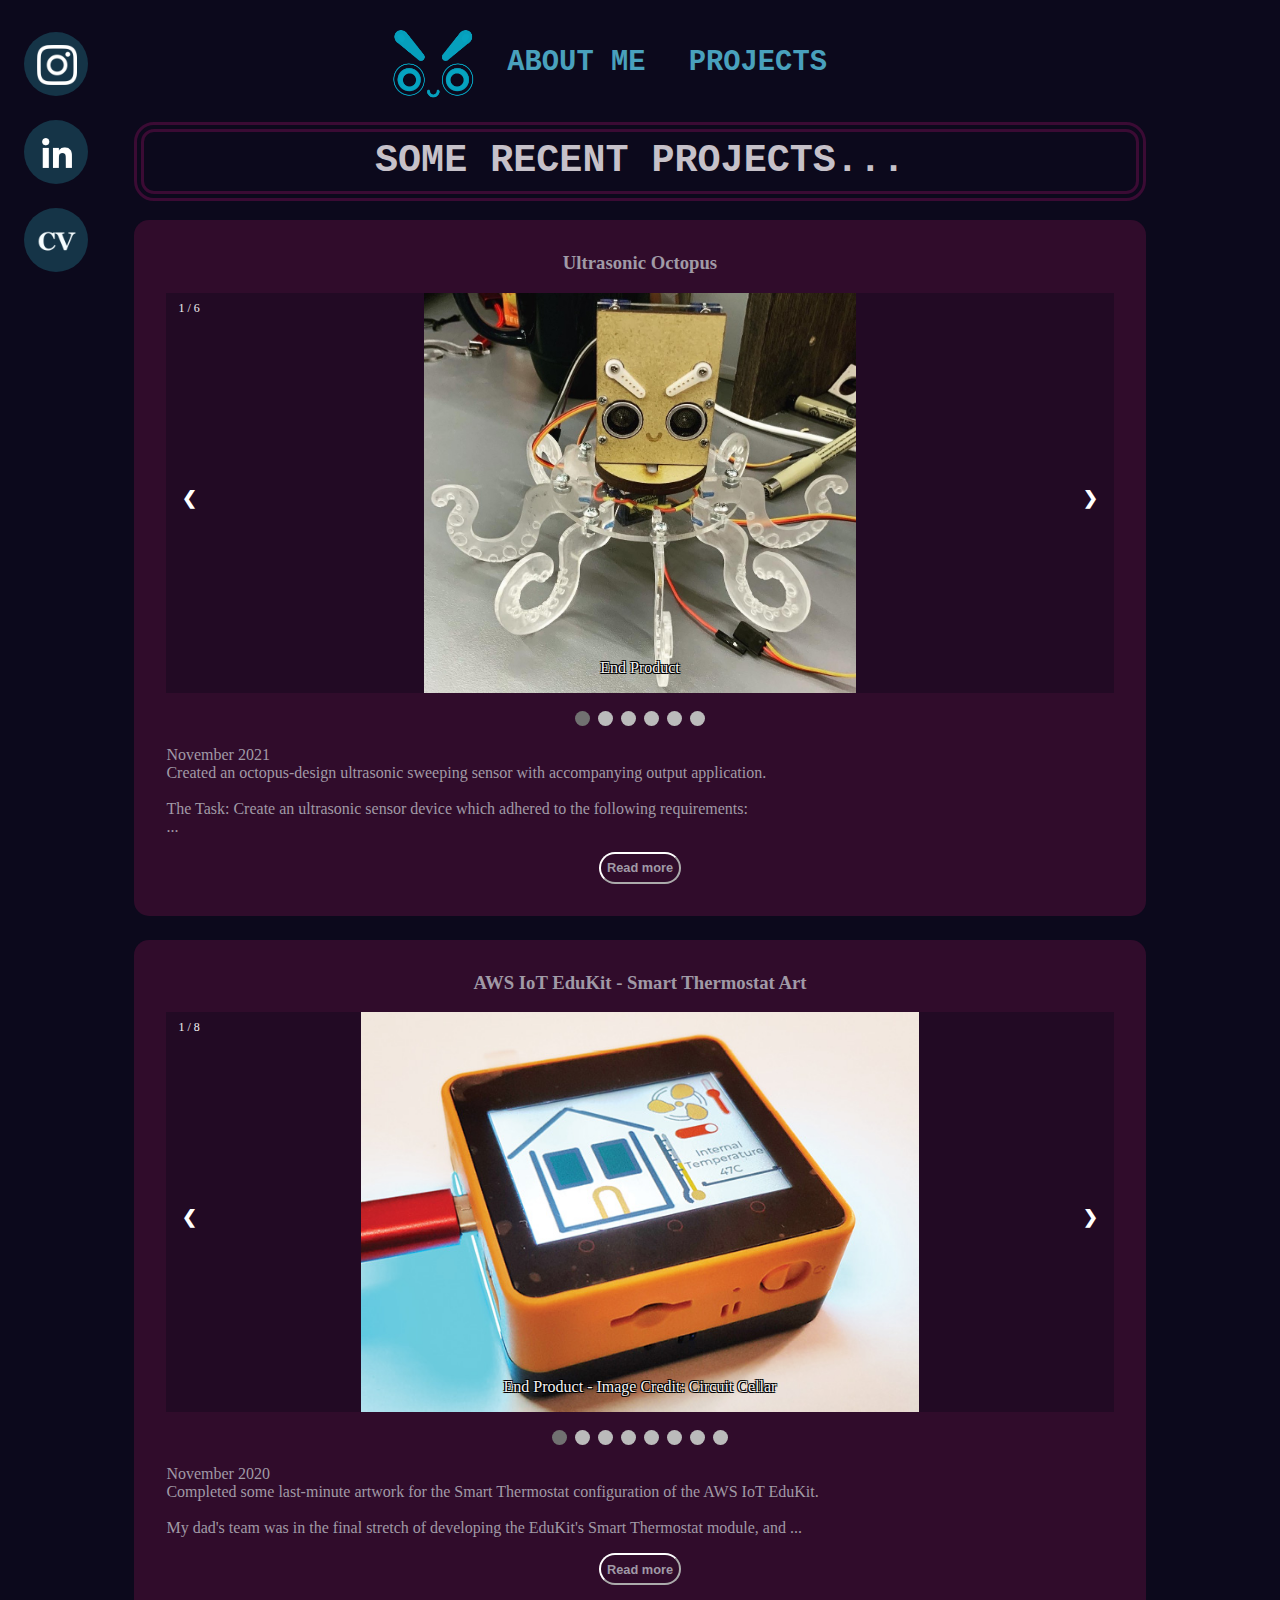
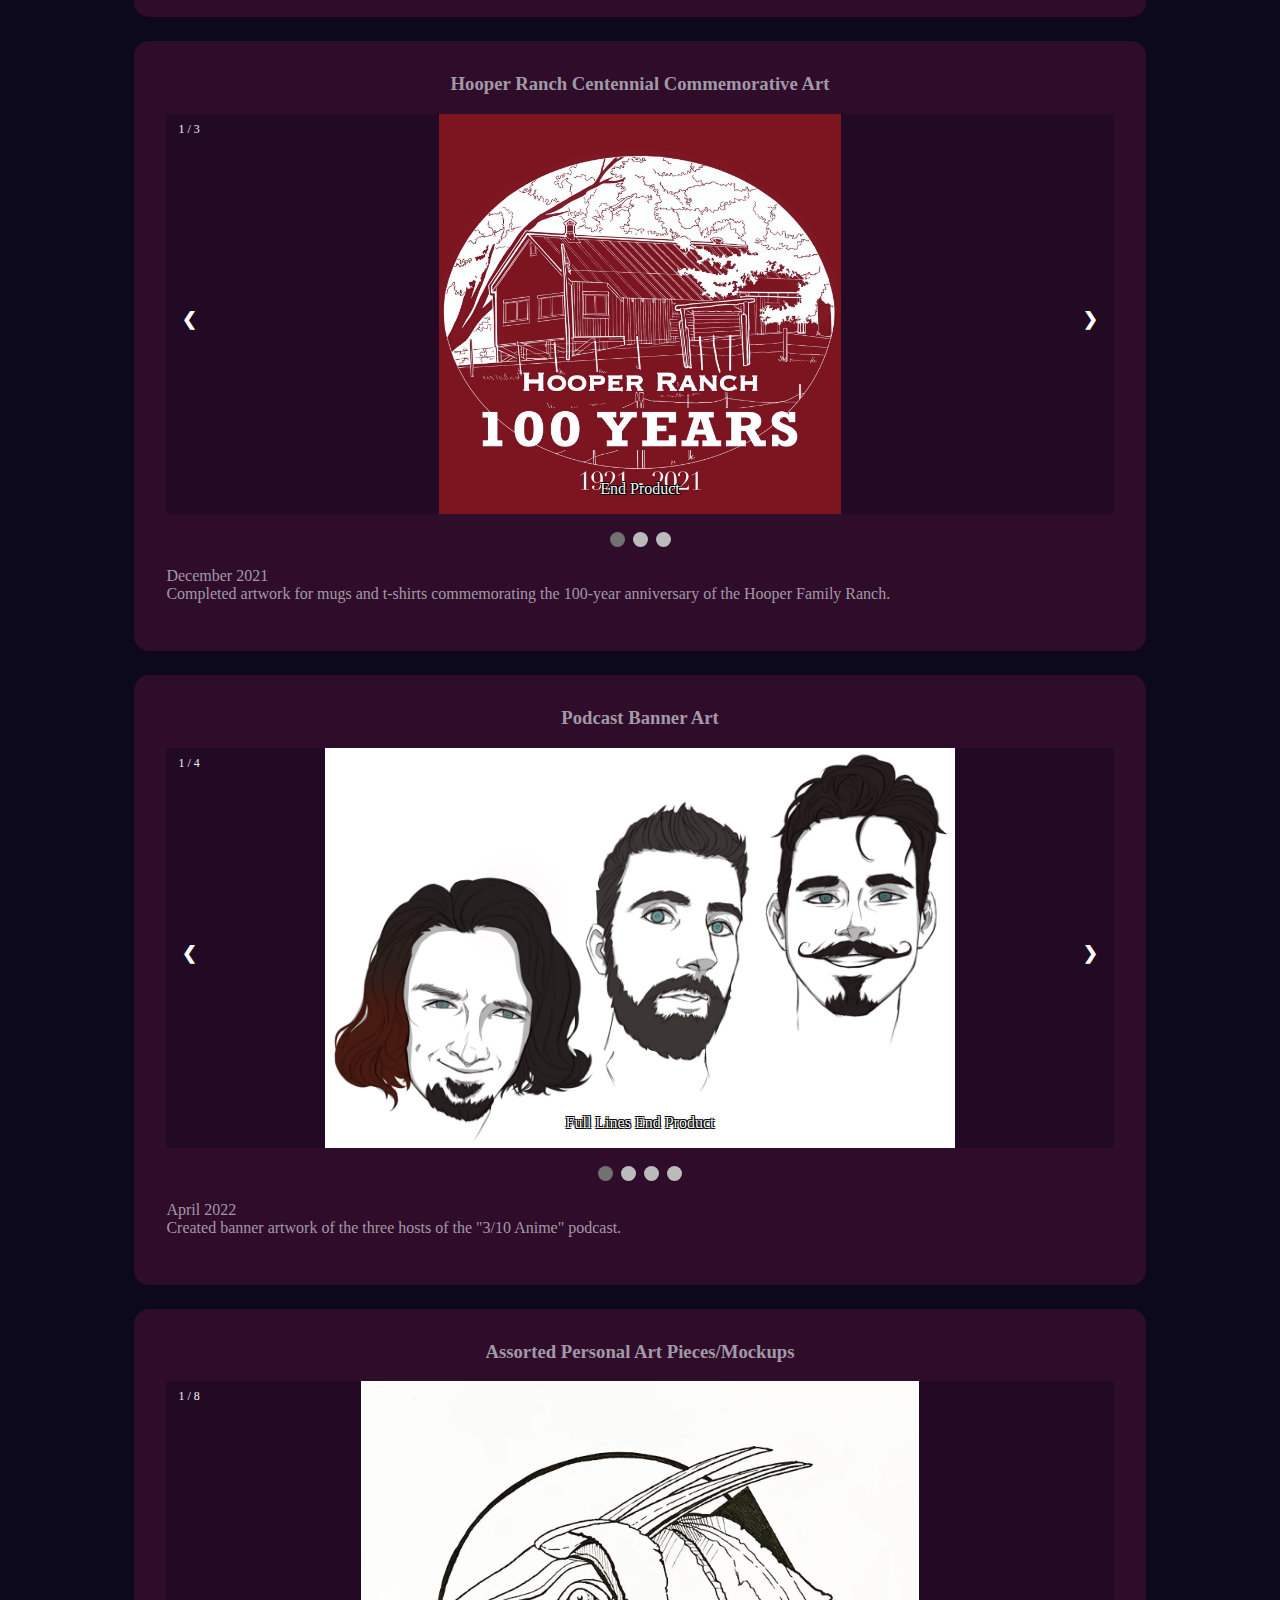
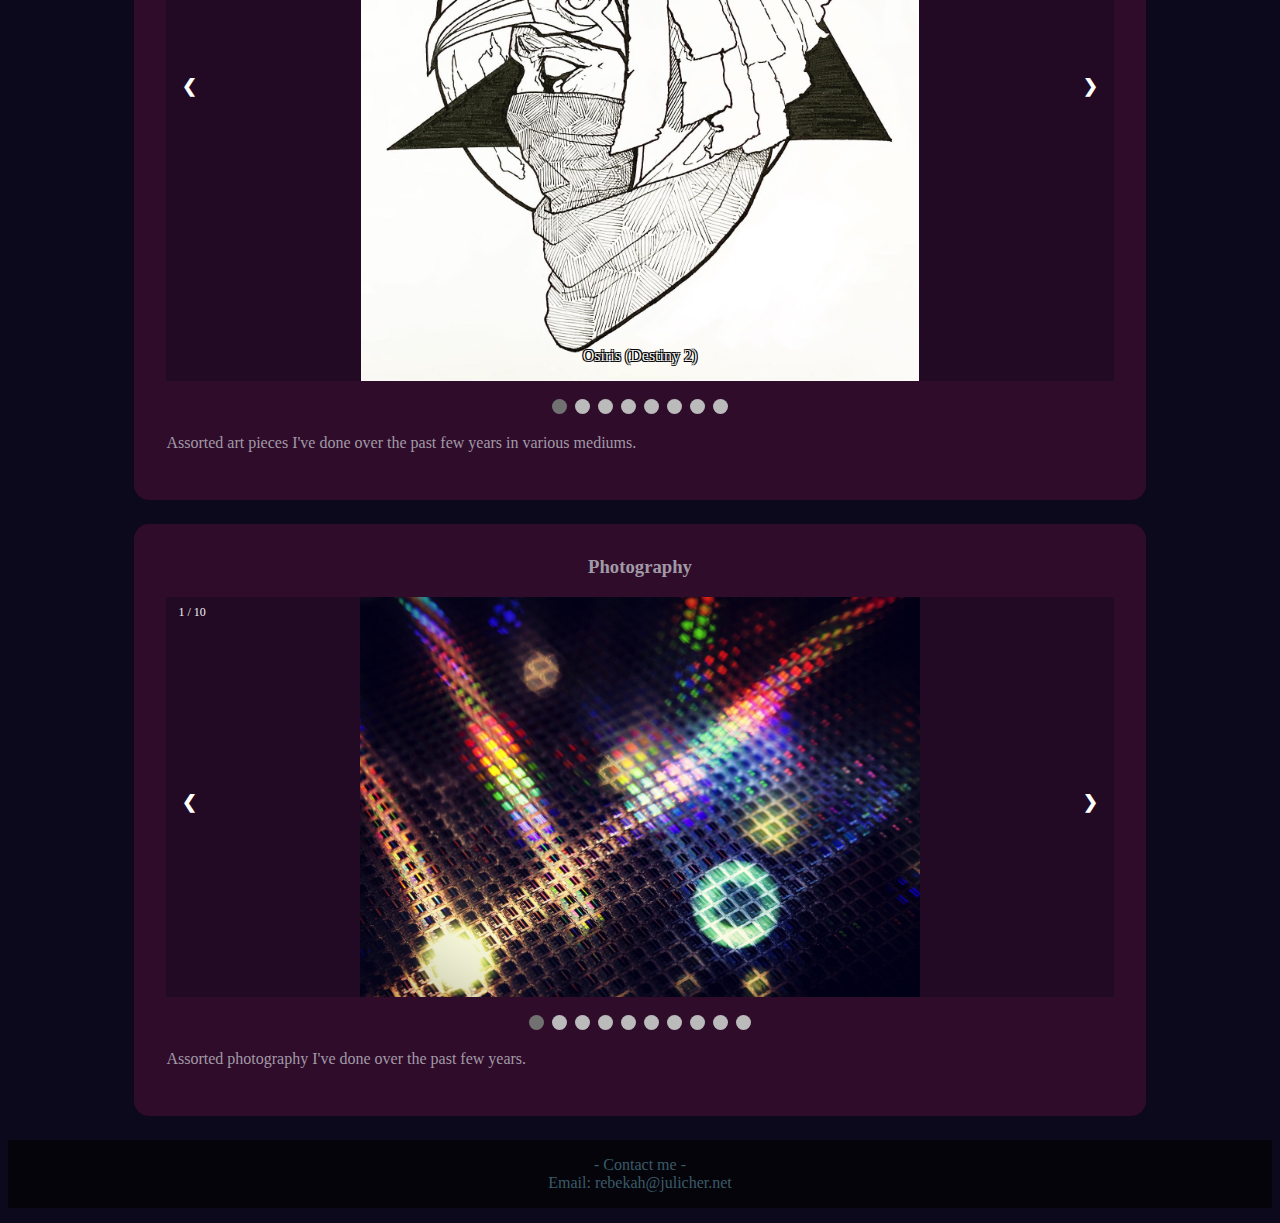
==== commit ad604fed: "Update to Projects" ====
--- a/projects.html
+++ b/projects.html
@@ -28,6 +28,8 @@
 	<div id="header">
 		<h1>SOME RECENT PROJECTS...</h1>
 	</div>
+	
+	<button onclick="scrollToTop()" id="scrollBtn" title="^ <br> Top">^ <br> Top</button>
 	
 	<div id="content">
 	
@@ -308,60 +310,57 @@
 		</div>
 		
 		<div class="project">
-			<h3>Photography</h3>
-		
-			<div class="slideshow-container">
-				<!-- Full-width images with number and caption text -->
-				<div class="mySlides fade 4">
-					<div class="numbertext">1 / 10</div>
-					<img class="pImage" src="projectPics/Photography.jpg">
-				</div>
-
-				<div class="mySlides fade 4">
-					<div class="numbertext">2 / 10</div>
-					<img class="pImage" src="projectPics/P2.jpg">
-				</div>
-
-				<div class="mySlides fade 4">
-					<div class="numbertext">3 / 10</div>
-					<img class="pImage" src="projectPics/P3.jpg">
-				</div>
-
-				<div class="mySlides fade 4">
-					<div class="numbertext">4 / 10</div>
-					<img class="pImage" src="projectPics/P4.jpg">
-				</div>
-
-				<div class="mySlides fade 4">
-					<div class="numbertext">5 / 10</div>
-					<img class="pImage" src="projectPics/P5.jpg">
-				</div>
-
-				<div class="mySlides fade 4">
-					<div class="numbertext">6 / 10</div>
-					<img class="pImage" src="projectPics/P6.jpg">
-				</div>
-
-				<div class="mySlides fade 4">
-					<div class="numbertext">7 / 10</div>
-					<img class="pImage" src="projectPics/P7.jpg">
-				</div>
-
-				<div class="mySlides fade 4">
-					<div class="numbertext">8 / 10</div>
-					<img class="pImage" src="projectPics/P8.jpg">
-				</div>
-
-				<div class="mySlides fade 4">
-					<div class="numbertext">9 / 10</div>
-					<img class="pImage" src="projectPics/P9.jpg">
-				</div>
-
-				<div class="mySlides fade 4">
-					<div class="numbertext">10 / 10</div>
-					<img class="pImage" src="projectPics/P10.jpg">
-				</div>
-
+			<h3>Assorted Personal Art Pieces/Mockups</h3>
+		
+			<div class="slideshow-container">
+				<!-- Full-width images with number and caption text -->
+				<div class="mySlides fade 4">
+					<div class="numbertext">1 / 8</div>
+					<img class="pImageArt" src="projectPics/osiris.jpg">
+					<div class="text">Osiris (Destiny 2)</div>
+				</div>
+
+				<div class="mySlides fade 4">
+					<div class="numbertext">2 / 8</div>
+					<img class="pImageArt" src="projectPics/stardew_final.jpg">
+					<div class="text">Commissioned piece (Stardew Valley/Genshin Impact)</div>
+				</div>
+
+				<div class="mySlides fade 4">
+					<div class="numbertext">3 / 8</div>
+					<img class="pImageArt" src="projectPics/sitemockups.jpg">
+					<div class="text">Mockup ideas for this site</div>
+				</div>
+
+				<div class="mySlides fade 4">
+					<div class="numbertext">4 / 8</div>
+					<img class="pImageArt" src="projectPics/gollum.jpg">
+					<div class="text">Gollum (Lord of the Rings)</div>
+				</div>
+
+				<div class="mySlides fade 4">
+					<div class="numbertext">5 / 8</div>
+					<img class="pImageArt" src="projectPics/whale.jpg">
+					<div class="text">Whale (Dishonored)</div>
+				</div>
+
+				<div class="mySlides fade 4">
+					<div class="numbertext">6 / 8</div>
+					<img class="pImageArt" src="projectPics/mousegirl.jpg">
+					<div class="text">The Street Rat</div>
+				</div>
+
+				<div class="mySlides fade 4">
+					<div class="numbertext">7 / 8</div>
+					<img class="pImageArt" src="projectPics/uta.jpg">
+					<div class="text">Uta (Tokyo Ghoul)</div>
+				</div>
+
+				<div class="mySlides fade 4">
+					<div class="numbertext">8 / 8</div>
+					<img class="pImageArt" src="projectPics/drip.png">
+					<div class="text">Drip</div>
+				</div>
 
 				<!-- Next and previous buttons -->
 				<a class="prev" onclick="plusSlides(4, -1)">&#10094;</a>
@@ -379,8 +378,90 @@
 				<span class="dot 4" onclick="currentSlide(4, 6)"></span>
 				<span class="dot 4" onclick="currentSlide(4, 7)"></span>
 				<span class="dot 4" onclick="currentSlide(4, 8)"></span>
-				<span class="dot 4" onclick="currentSlide(4, 9)"></span>
-				<span class="dot 4" onclick="currentSlide(4, 10)"></span>
+			</div>
+			
+			<div class="pContent">
+				<p> 
+					Assorted art pieces I've done over the past few years in various mediums.
+				</p>
+			</div>
+		</div>
+		
+		
+		<div class="project">
+			<h3>Photography</h3>
+		
+			<div class="slideshow-container">
+				<!-- Full-width images with number and caption text -->
+				<div class="mySlides fade 5">
+					<div class="numbertext">1 / 10</div>
+					<img class="pImage" src="projectPics/Photography.jpg">
+				</div>
+
+				<div class="mySlides fade 5">
+					<div class="numbertext">2 / 10</div>
+					<img class="pImage" src="projectPics/P2.jpg">
+				</div>
+
+				<div class="mySlides fade 5">
+					<div class="numbertext">3 / 10</div>
+					<img class="pImage" src="projectPics/P3.jpg">
+				</div>
+
+				<div class="mySlides fade 5">
+					<div class="numbertext">4 / 10</div>
+					<img class="pImage" src="projectPics/P4.jpg">
+				</div>
+
+				<div class="mySlides fade 5">
+					<div class="numbertext">5 / 10</div>
+					<img class="pImage" src="projectPics/P5.jpg">
+				</div>
+
+				<div class="mySlides fade 5">
+					<div class="numbertext">6 / 10</div>
+					<img class="pImage" src="projectPics/P6.jpg">
+				</div>
+
+				<div class="mySlides fade 5">
+					<div class="numbertext">7 / 10</div>
+					<img class="pImage" src="projectPics/P7.jpg">
+				</div>
+
+				<div class="mySlides fade 5">
+					<div class="numbertext">8 / 10</div>
+					<img class="pImage" src="projectPics/P8.jpg">
+				</div>
+
+				<div class="mySlides fade 5">
+					<div class="numbertext">9 / 10</div>
+					<img class="pImage" src="projectPics/P9.jpg">
+				</div>
+
+				<div class="mySlides fade 5">
+					<div class="numbertext">10 / 10</div>
+					<img class="pImage" src="projectPics/P10.jpg">
+				</div>
+
+
+				<!-- Next and previous buttons -->
+				<a class="prev" onclick="plusSlides(5, -1)">&#10094;</a>
+				<a class="next" onclick="plusSlides(5, 1)">&#10095;</a>
+			</div>
+			<br>
+
+			<!-- The dots/circles, passing the number of the container and the slide number -->
+			<div style="text-align:center">
+				<span class="dot 5" onclick="currentSlide(5, 1)"></span>
+				<span class="dot 5" onclick="currentSlide(5, 2)"></span>
+				<span class="dot 5" onclick="currentSlide(5, 3)"></span>
+				<span class="dot 5" onclick="currentSlide(5, 4)"></span>
+				<span class="dot 5" onclick="currentSlide(5, 5)"></span>
+				<span class="dot 5" onclick="currentSlide(5, 6)"></span>
+				<span class="dot 5" onclick="currentSlide(5, 7)"></span>
+				<span class="dot 5" onclick="currentSlide(5, 8)"></span>
+				<span class="dot 5" onclick="currentSlide(5, 9)"></span>
+				<span class="dot 5" onclick="currentSlide(5, 10)"></span>
 			</div>
 			
 			<div class="pContent">
--- a/project_styles.css
+++ b/project_styles.css
@@ -1,5 +1,27 @@
 body {
 	background-color: #0c091c;
+}
+
+#scrollBtn {
+  display: none; /* Hidden by default */
+  position: fixed; /* Fixed/sticky position */
+  bottom: 20px; /* Place the button at the bottom of the page */
+  right: 30px; /* Place the button 30px from the right */
+  z-index: 99; /* Make sure it does not overlap */
+  border: none; /* Remove borders */
+  outline: none; /* Remove outline */
+  background-color: #153447; /* Set a background color */
+  color: white; /* Text color */
+  cursor: pointer; /* Add a mouse pointer on hover */
+  padding: 10px; /* Some padding */
+  border-radius: 50px; /* Rounded corners */
+  font-size: 18px; /* Increase font size */
+  width: 3.5em;
+  height: 3.5em;
+}
+
+#scrollBtn:hover {
+  background-color: #1e4f6e; /* Add a dark-grey background on hover */
 }
 
 #header {
@@ -114,6 +136,15 @@
 	margin-right: auto;
 }
 
+.pImageArt {
+	max-width: 90%; 
+	max-height: 600px;
+	min-height: 400px;
+	display: block;
+	margin-left: auto;
+	margin-right: auto;
+}
+
 .moreContent {
 	display: none;
 }
@@ -128,6 +159,8 @@
   margin: auto;
   background-color: #220a24;
 }
+
+
 
 /* Hide the images by default */
 .mySlides {
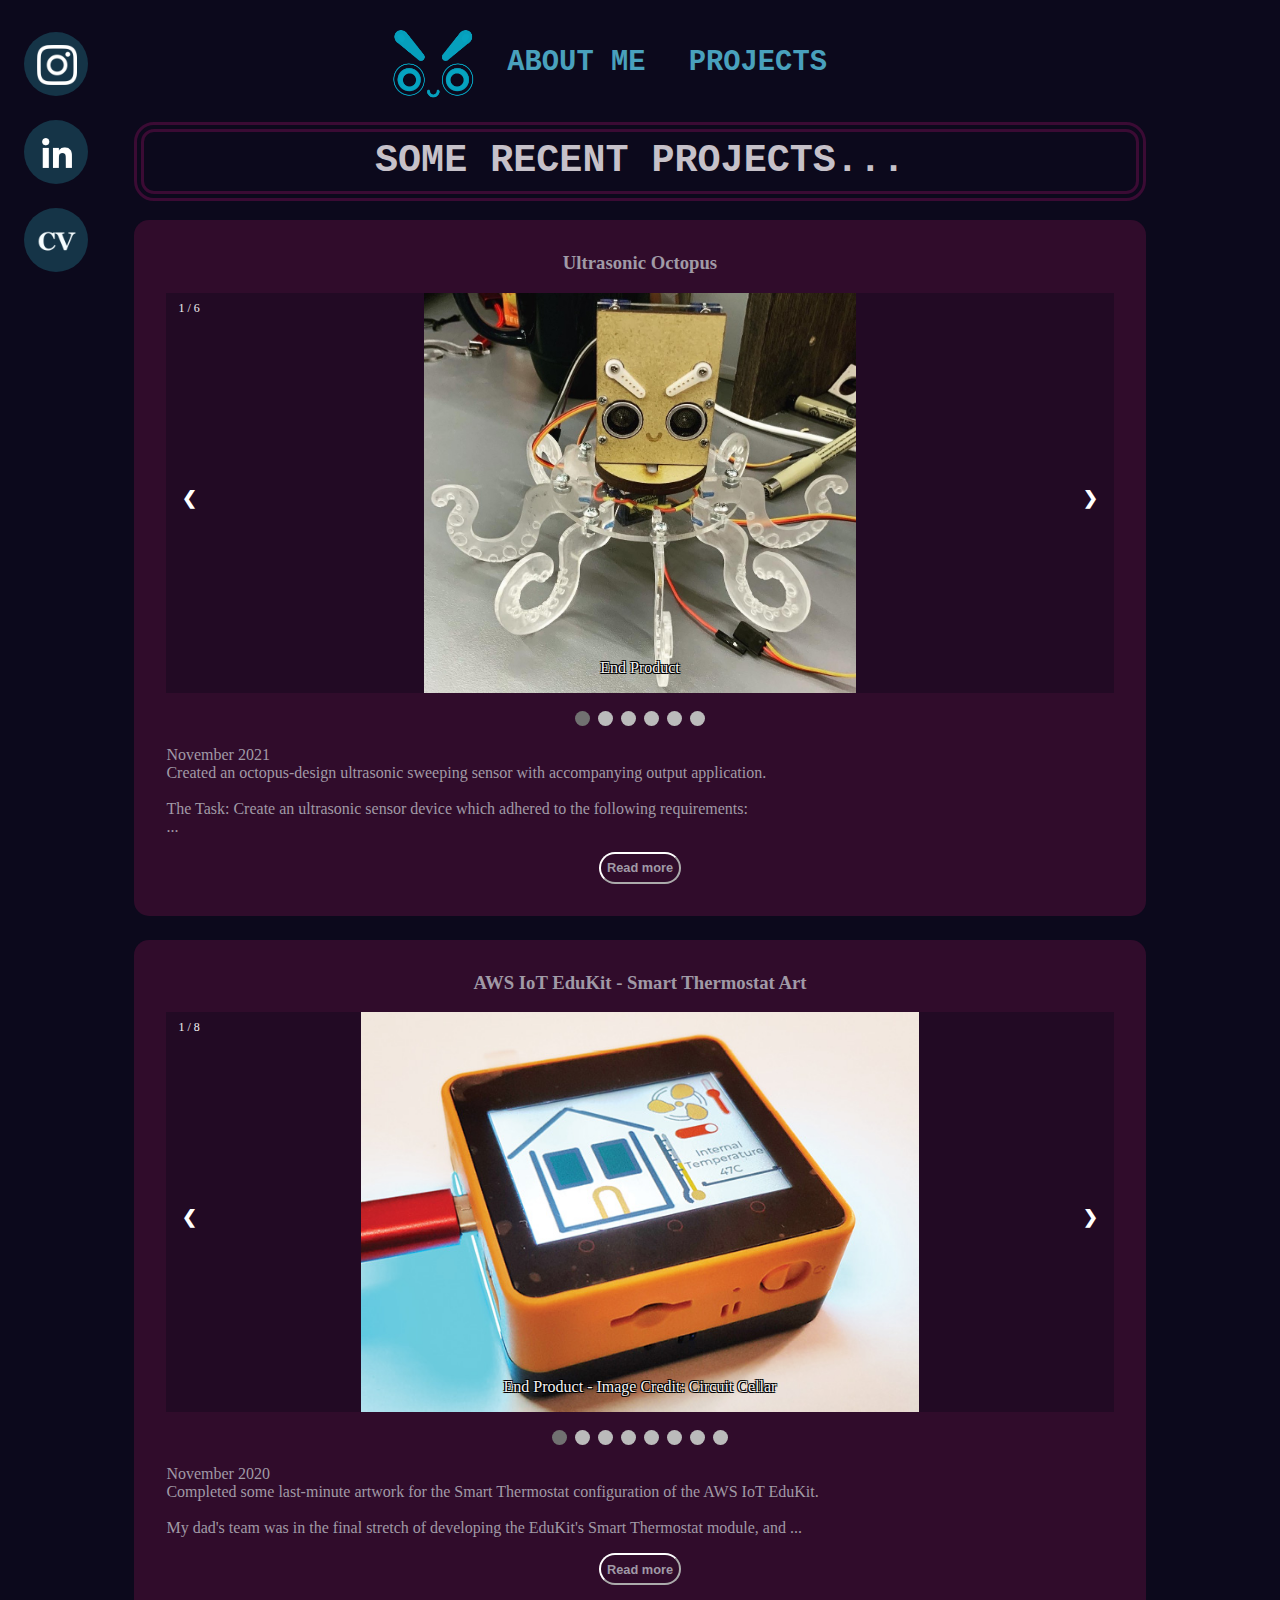
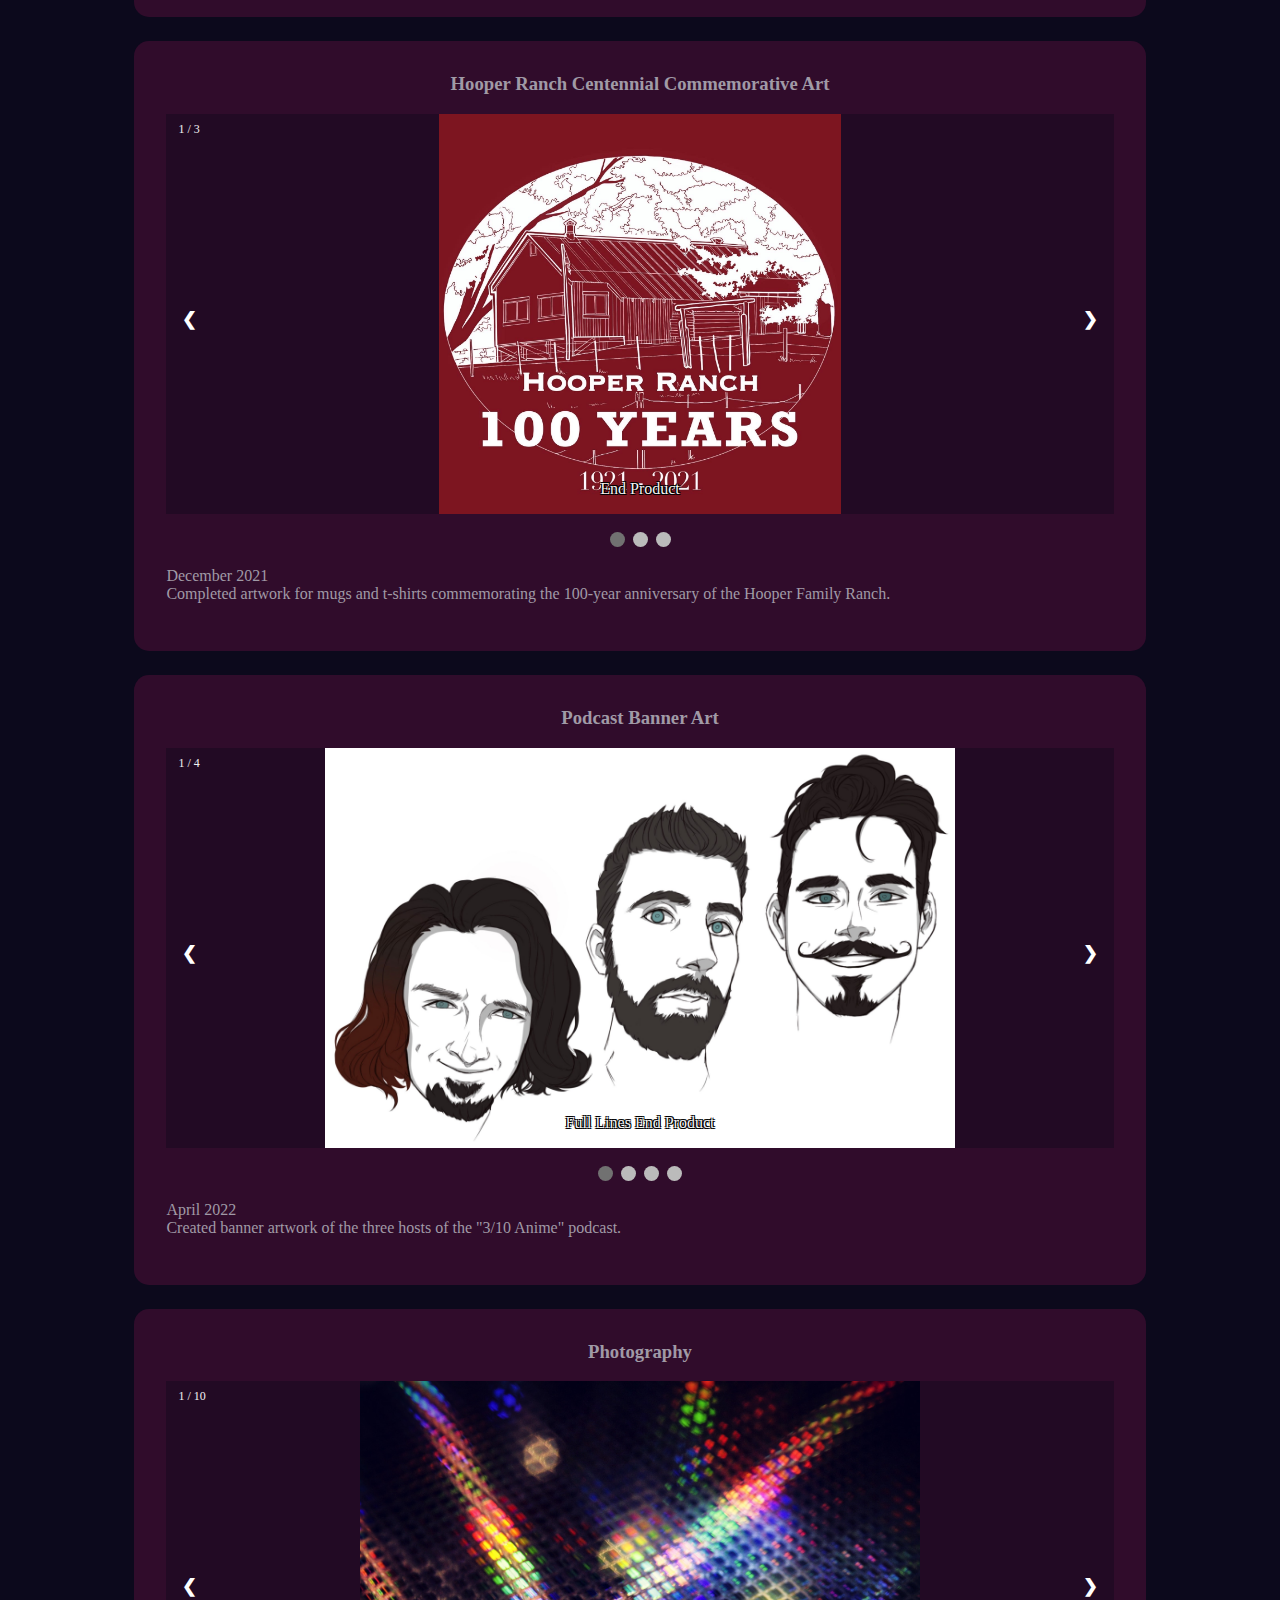
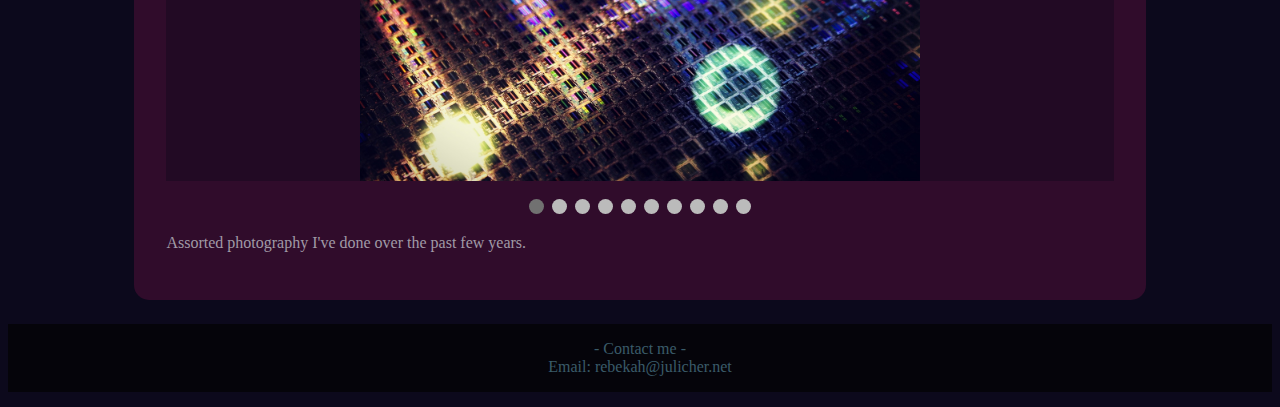
==== commit aa21f21e: "Revert "Update to Projects"" ====
--- a/projects.html
+++ b/projects.html
@@ -28,8 +28,6 @@
 	<div id="header">
 		<h1>SOME RECENT PROJECTS...</h1>
 	</div>
-	
-	<button onclick="scrollToTop()" id="scrollBtn" title="^ <br> Top">^ <br> Top</button>
 	
 	<div id="content">
 	
@@ -310,57 +308,60 @@
 		</div>
 		
 		<div class="project">
-			<h3>Assorted Personal Art Pieces/Mockups</h3>
+			<h3>Photography</h3>
 		
 			<div class="slideshow-container">
 				<!-- Full-width images with number and caption text -->
 				<div class="mySlides fade 4">
-					<div class="numbertext">1 / 8</div>
-					<img class="pImageArt" src="projectPics/osiris.jpg">
-					<div class="text">Osiris (Destiny 2)</div>
-				</div>
-
-				<div class="mySlides fade 4">
-					<div class="numbertext">2 / 8</div>
-					<img class="pImageArt" src="projectPics/stardew_final.jpg">
-					<div class="text">Commissioned piece (Stardew Valley/Genshin Impact)</div>
-				</div>
-
-				<div class="mySlides fade 4">
-					<div class="numbertext">3 / 8</div>
-					<img class="pImageArt" src="projectPics/sitemockups.jpg">
-					<div class="text">Mockup ideas for this site</div>
-				</div>
-
-				<div class="mySlides fade 4">
-					<div class="numbertext">4 / 8</div>
-					<img class="pImageArt" src="projectPics/gollum.jpg">
-					<div class="text">Gollum (Lord of the Rings)</div>
-				</div>
-
-				<div class="mySlides fade 4">
-					<div class="numbertext">5 / 8</div>
-					<img class="pImageArt" src="projectPics/whale.jpg">
-					<div class="text">Whale (Dishonored)</div>
-				</div>
-
-				<div class="mySlides fade 4">
-					<div class="numbertext">6 / 8</div>
-					<img class="pImageArt" src="projectPics/mousegirl.jpg">
-					<div class="text">The Street Rat</div>
-				</div>
-
-				<div class="mySlides fade 4">
-					<div class="numbertext">7 / 8</div>
-					<img class="pImageArt" src="projectPics/uta.jpg">
-					<div class="text">Uta (Tokyo Ghoul)</div>
-				</div>
-
-				<div class="mySlides fade 4">
-					<div class="numbertext">8 / 8</div>
-					<img class="pImageArt" src="projectPics/drip.png">
-					<div class="text">Drip</div>
-				</div>
+					<div class="numbertext">1 / 10</div>
+					<img class="pImage" src="projectPics/Photography.jpg">
+				</div>
+
+				<div class="mySlides fade 4">
+					<div class="numbertext">2 / 10</div>
+					<img class="pImage" src="projectPics/P2.jpg">
+				</div>
+
+				<div class="mySlides fade 4">
+					<div class="numbertext">3 / 10</div>
+					<img class="pImage" src="projectPics/P3.jpg">
+				</div>
+
+				<div class="mySlides fade 4">
+					<div class="numbertext">4 / 10</div>
+					<img class="pImage" src="projectPics/P4.jpg">
+				</div>
+
+				<div class="mySlides fade 4">
+					<div class="numbertext">5 / 10</div>
+					<img class="pImage" src="projectPics/P5.jpg">
+				</div>
+
+				<div class="mySlides fade 4">
+					<div class="numbertext">6 / 10</div>
+					<img class="pImage" src="projectPics/P6.jpg">
+				</div>
+
+				<div class="mySlides fade 4">
+					<div class="numbertext">7 / 10</div>
+					<img class="pImage" src="projectPics/P7.jpg">
+				</div>
+
+				<div class="mySlides fade 4">
+					<div class="numbertext">8 / 10</div>
+					<img class="pImage" src="projectPics/P8.jpg">
+				</div>
+
+				<div class="mySlides fade 4">
+					<div class="numbertext">9 / 10</div>
+					<img class="pImage" src="projectPics/P9.jpg">
+				</div>
+
+				<div class="mySlides fade 4">
+					<div class="numbertext">10 / 10</div>
+					<img class="pImage" src="projectPics/P10.jpg">
+				</div>
+
 
 				<!-- Next and previous buttons -->
 				<a class="prev" onclick="plusSlides(4, -1)">&#10094;</a>
@@ -378,90 +379,8 @@
 				<span class="dot 4" onclick="currentSlide(4, 6)"></span>
 				<span class="dot 4" onclick="currentSlide(4, 7)"></span>
 				<span class="dot 4" onclick="currentSlide(4, 8)"></span>
-			</div>
-			
-			<div class="pContent">
-				<p> 
-					Assorted art pieces I've done over the past few years in various mediums.
-				</p>
-			</div>
-		</div>
-		
-		
-		<div class="project">
-			<h3>Photography</h3>
-		
-			<div class="slideshow-container">
-				<!-- Full-width images with number and caption text -->
-				<div class="mySlides fade 5">
-					<div class="numbertext">1 / 10</div>
-					<img class="pImage" src="projectPics/Photography.jpg">
-				</div>
-
-				<div class="mySlides fade 5">
-					<div class="numbertext">2 / 10</div>
-					<img class="pImage" src="projectPics/P2.jpg">
-				</div>
-
-				<div class="mySlides fade 5">
-					<div class="numbertext">3 / 10</div>
-					<img class="pImage" src="projectPics/P3.jpg">
-				</div>
-
-				<div class="mySlides fade 5">
-					<div class="numbertext">4 / 10</div>
-					<img class="pImage" src="projectPics/P4.jpg">
-				</div>
-
-				<div class="mySlides fade 5">
-					<div class="numbertext">5 / 10</div>
-					<img class="pImage" src="projectPics/P5.jpg">
-				</div>
-
-				<div class="mySlides fade 5">
-					<div class="numbertext">6 / 10</div>
-					<img class="pImage" src="projectPics/P6.jpg">
-				</div>
-
-				<div class="mySlides fade 5">
-					<div class="numbertext">7 / 10</div>
-					<img class="pImage" src="projectPics/P7.jpg">
-				</div>
-
-				<div class="mySlides fade 5">
-					<div class="numbertext">8 / 10</div>
-					<img class="pImage" src="projectPics/P8.jpg">
-				</div>
-
-				<div class="mySlides fade 5">
-					<div class="numbertext">9 / 10</div>
-					<img class="pImage" src="projectPics/P9.jpg">
-				</div>
-
-				<div class="mySlides fade 5">
-					<div class="numbertext">10 / 10</div>
-					<img class="pImage" src="projectPics/P10.jpg">
-				</div>
-
-
-				<!-- Next and previous buttons -->
-				<a class="prev" onclick="plusSlides(5, -1)">&#10094;</a>
-				<a class="next" onclick="plusSlides(5, 1)">&#10095;</a>
-			</div>
-			<br>
-
-			<!-- The dots/circles, passing the number of the container and the slide number -->
-			<div style="text-align:center">
-				<span class="dot 5" onclick="currentSlide(5, 1)"></span>
-				<span class="dot 5" onclick="currentSlide(5, 2)"></span>
-				<span class="dot 5" onclick="currentSlide(5, 3)"></span>
-				<span class="dot 5" onclick="currentSlide(5, 4)"></span>
-				<span class="dot 5" onclick="currentSlide(5, 5)"></span>
-				<span class="dot 5" onclick="currentSlide(5, 6)"></span>
-				<span class="dot 5" onclick="currentSlide(5, 7)"></span>
-				<span class="dot 5" onclick="currentSlide(5, 8)"></span>
-				<span class="dot 5" onclick="currentSlide(5, 9)"></span>
-				<span class="dot 5" onclick="currentSlide(5, 10)"></span>
+				<span class="dot 4" onclick="currentSlide(4, 9)"></span>
+				<span class="dot 4" onclick="currentSlide(4, 10)"></span>
 			</div>
 			
 			<div class="pContent">
--- a/project_styles.css
+++ b/project_styles.css
@@ -1,27 +1,5 @@
 body {
 	background-color: #0c091c;
-}
-
-#scrollBtn {
-  display: none; /* Hidden by default */
-  position: fixed; /* Fixed/sticky position */
-  bottom: 20px; /* Place the button at the bottom of the page */
-  right: 30px; /* Place the button 30px from the right */
-  z-index: 99; /* Make sure it does not overlap */
-  border: none; /* Remove borders */
-  outline: none; /* Remove outline */
-  background-color: #153447; /* Set a background color */
-  color: white; /* Text color */
-  cursor: pointer; /* Add a mouse pointer on hover */
-  padding: 10px; /* Some padding */
-  border-radius: 50px; /* Rounded corners */
-  font-size: 18px; /* Increase font size */
-  width: 3.5em;
-  height: 3.5em;
-}
-
-#scrollBtn:hover {
-  background-color: #1e4f6e; /* Add a dark-grey background on hover */
 }
 
 #header {
@@ -136,15 +114,6 @@
 	margin-right: auto;
 }
 
-.pImageArt {
-	max-width: 90%; 
-	max-height: 600px;
-	min-height: 400px;
-	display: block;
-	margin-left: auto;
-	margin-right: auto;
-}
-
 .moreContent {
 	display: none;
 }
@@ -159,8 +128,6 @@
   margin: auto;
   background-color: #220a24;
 }
-
-
 
 /* Hide the images by default */
 .mySlides {
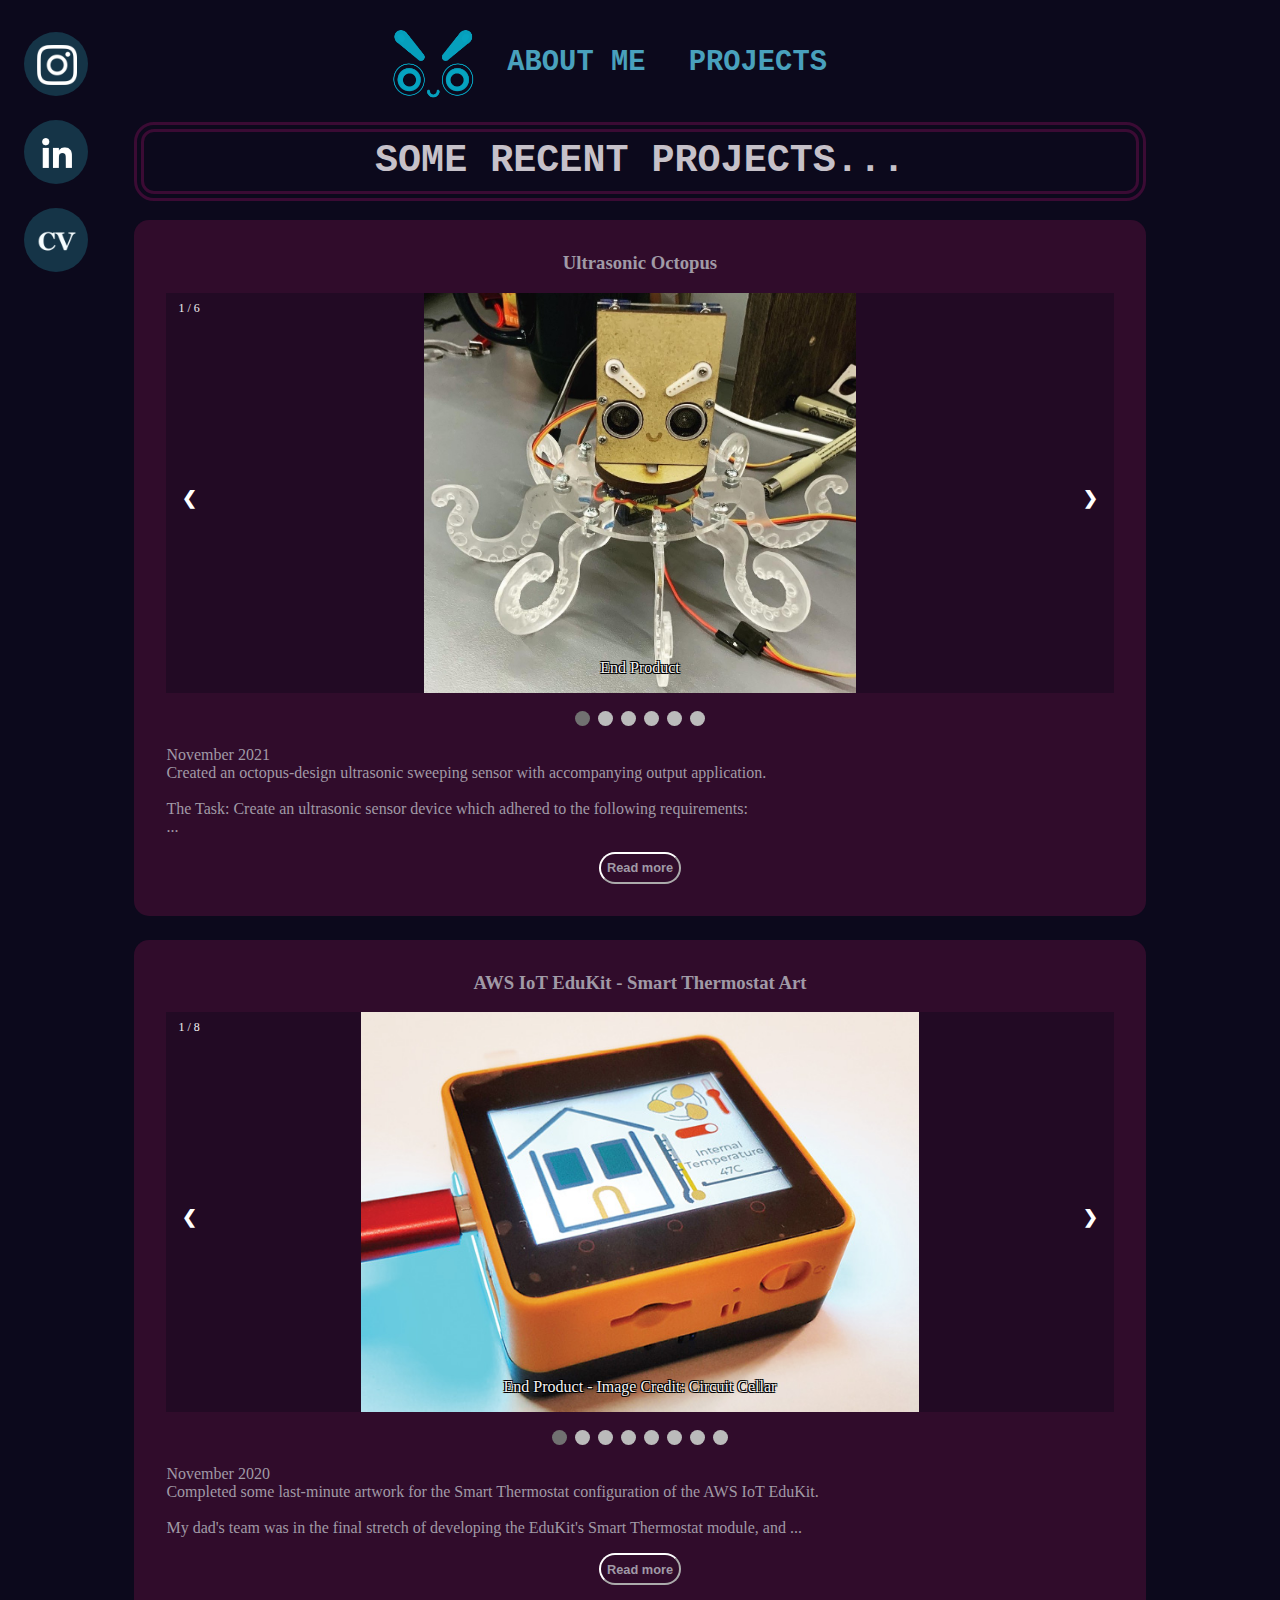
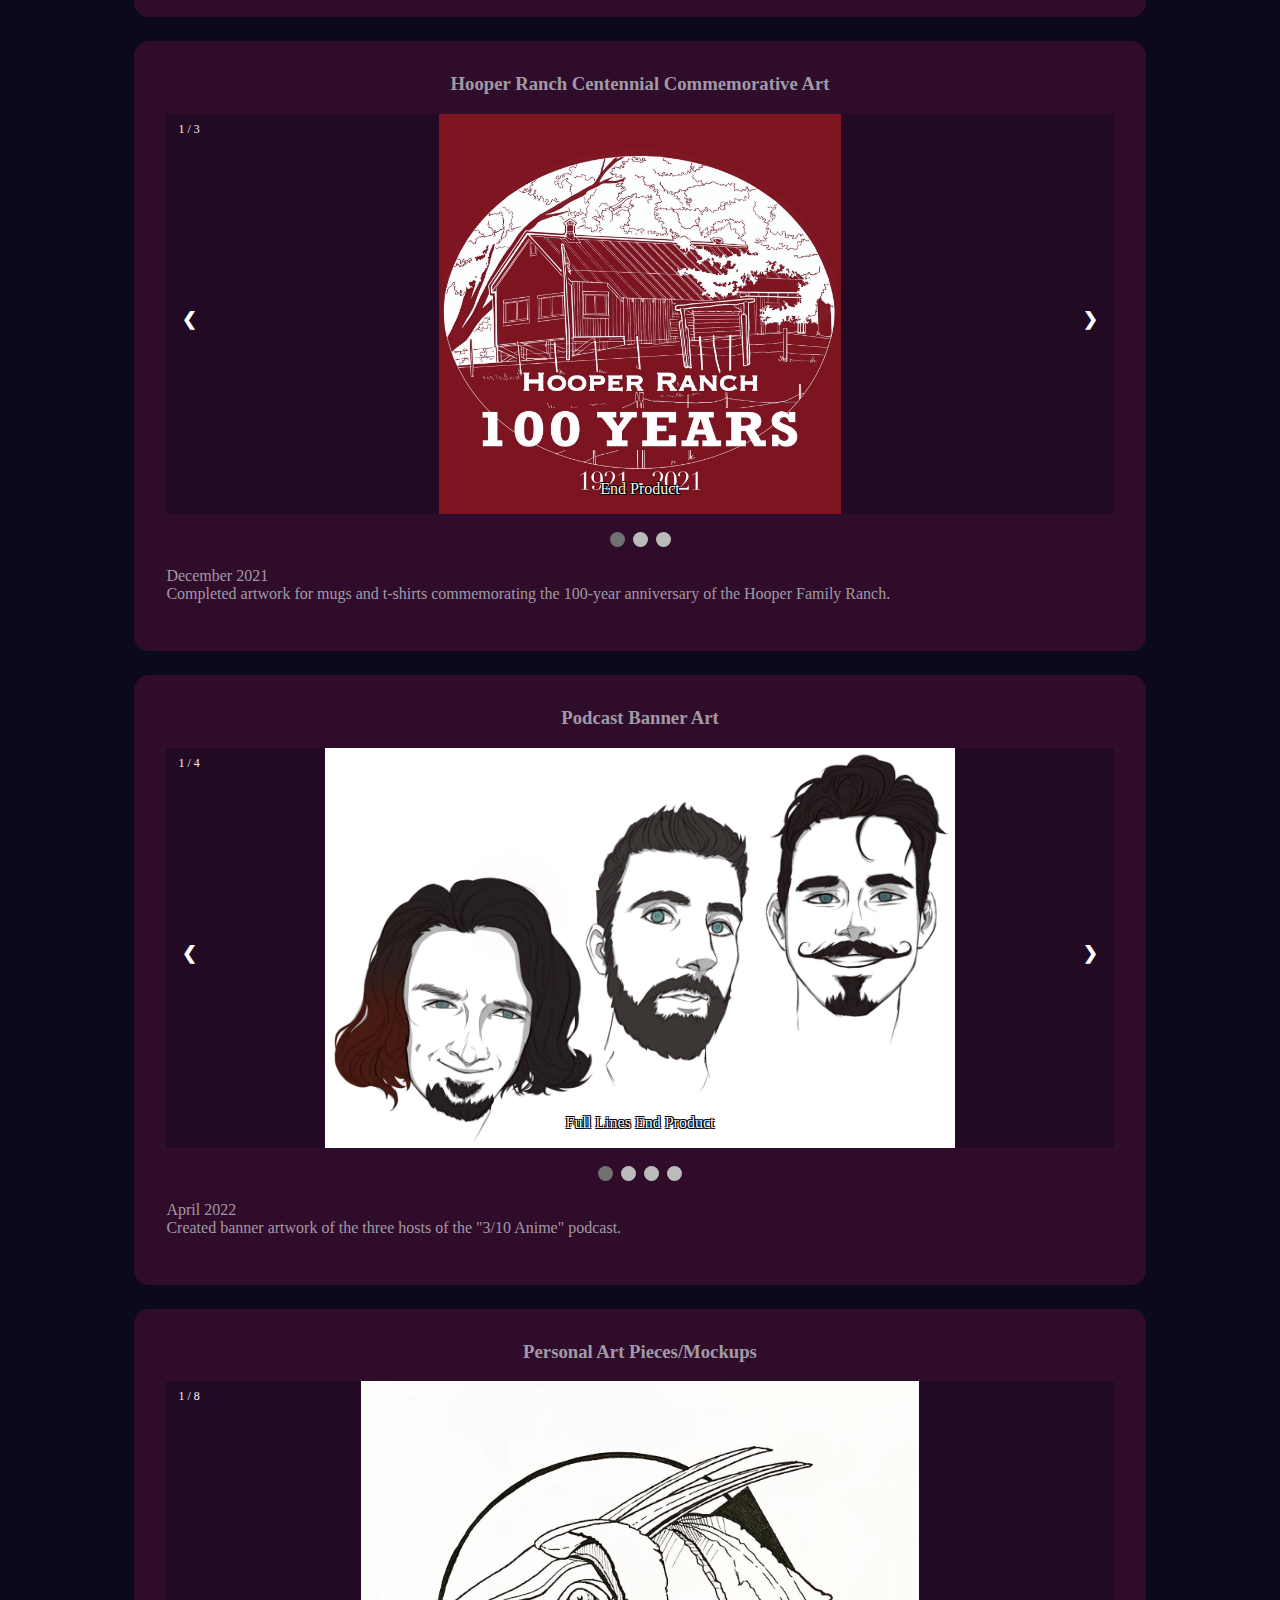
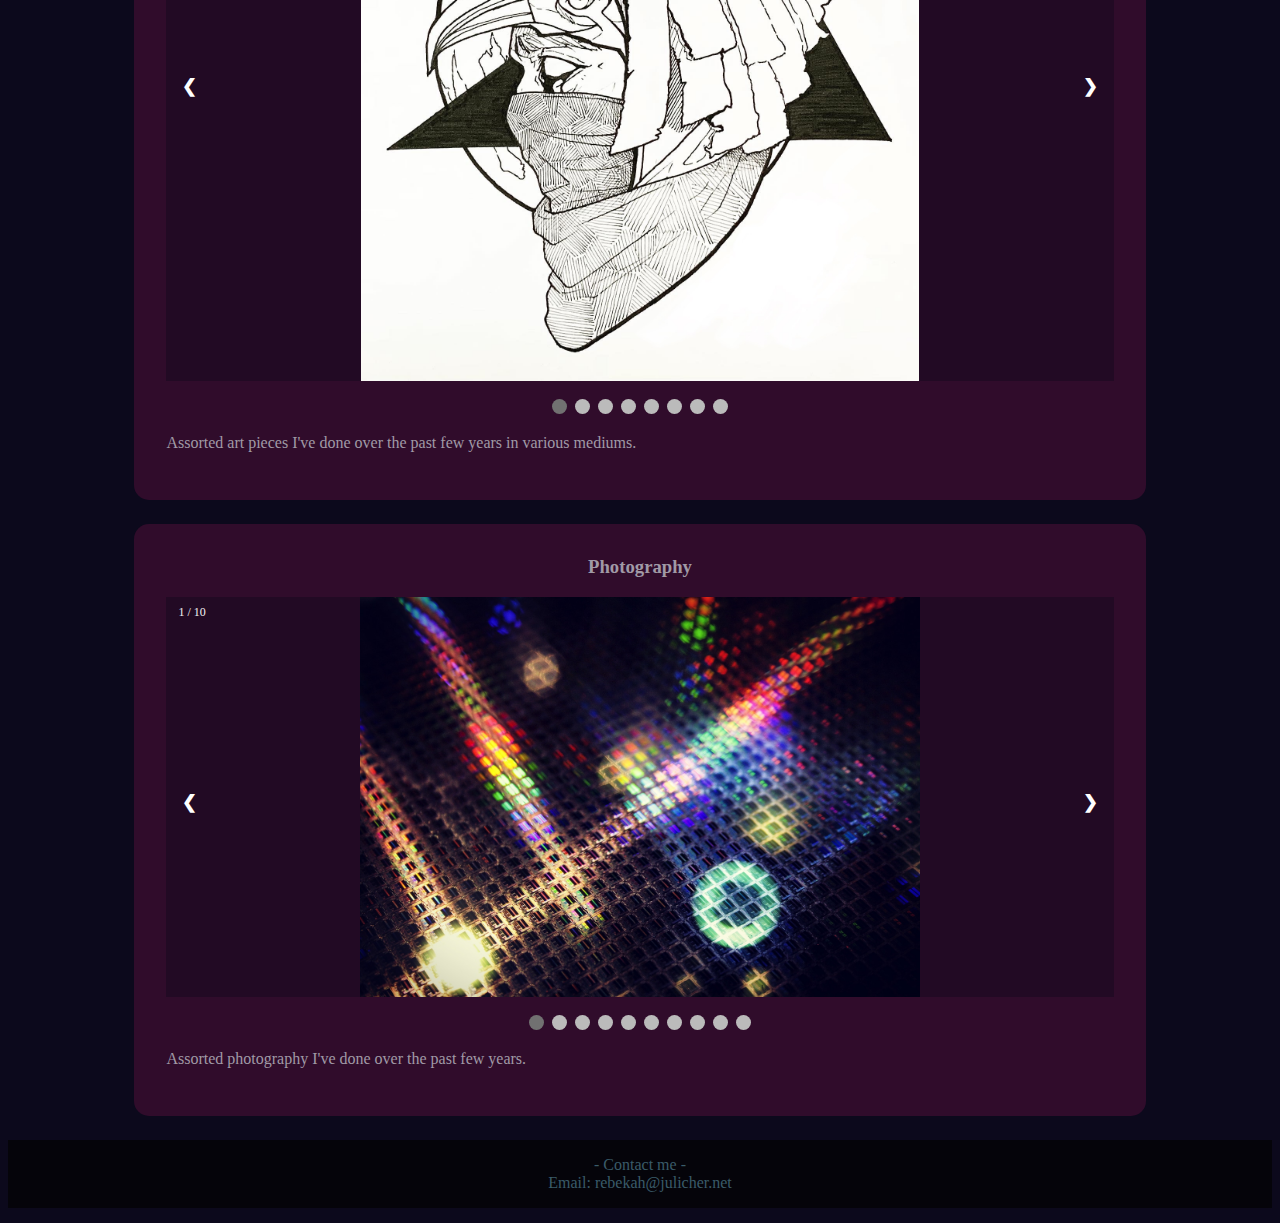
==== commit 3900cddd: "Update 3 to Projects because Github doesn't like changes" ====
--- a/projects.html
+++ b/projects.html
@@ -308,58 +308,48 @@
 		</div>
 		
 		<div class="project">
-			<h3>Photography</h3>
-		
-			<div class="slideshow-container">
-				<!-- Full-width images with number and caption text -->
-				<div class="mySlides fade 4">
-					<div class="numbertext">1 / 10</div>
-					<img class="pImage" src="projectPics/Photography.jpg">
-				</div>
-
-				<div class="mySlides fade 4">
-					<div class="numbertext">2 / 10</div>
-					<img class="pImage" src="projectPics/P2.jpg">
-				</div>
-
-				<div class="mySlides fade 4">
-					<div class="numbertext">3 / 10</div>
-					<img class="pImage" src="projectPics/P3.jpg">
-				</div>
-
-				<div class="mySlides fade 4">
-					<div class="numbertext">4 / 10</div>
-					<img class="pImage" src="projectPics/P4.jpg">
-				</div>
-
-				<div class="mySlides fade 4">
-					<div class="numbertext">5 / 10</div>
-					<img class="pImage" src="projectPics/P5.jpg">
-				</div>
-
-				<div class="mySlides fade 4">
-					<div class="numbertext">6 / 10</div>
-					<img class="pImage" src="projectPics/P6.jpg">
-				</div>
-
-				<div class="mySlides fade 4">
-					<div class="numbertext">7 / 10</div>
-					<img class="pImage" src="projectPics/P7.jpg">
-				</div>
-
-				<div class="mySlides fade 4">
-					<div class="numbertext">8 / 10</div>
-					<img class="pImage" src="projectPics/P8.jpg">
-				</div>
-
-				<div class="mySlides fade 4">
-					<div class="numbertext">9 / 10</div>
-					<img class="pImage" src="projectPics/P9.jpg">
-				</div>
-
-				<div class="mySlides fade 4">
-					<div class="numbertext">10 / 10</div>
-					<img class="pImage" src="projectPics/P10.jpg">
+			<h3>Personal Art Pieces/Mockups</h3>
+		
+			<div class="slideshow-container">
+				<!-- Full-width images with number and caption text -->
+				<div class="mySlides fade 4">
+					<div class="numbertext">1 / 8</div>
+					<img class="pImageArt" src="projectPics/osiris.jpg">
+				</div>
+
+				<div class="mySlides fade 4">
+					<div class="numbertext">2 / 8</div>
+					<img class="pImageArt" src="projectPics/stardew.jpg">
+				</div>
+
+				<div class="mySlides fade 4">
+					<div class="numbertext">3 / 8</div>
+					<img class="pImageArt" src="projectPics/sitemockups.jpg">
+				</div>
+
+				<div class="mySlides fade 4">
+					<div class="numbertext">4 / 8</div>
+					<img class="pImageArt" src="projectPics/gollum.jpg">
+				</div>
+
+				<div class="mySlides fade 4">
+					<div class="numbertext">5 / 8</div>
+					<img class="pImageArt" src="projectPics/mousegirl.jpg">
+				</div>
+
+				<div class="mySlides fade 4">
+					<div class="numbertext">6 / 8</div>
+					<img class="pImageArt" src="projectPics/whale.jpg">
+				</div>
+
+				<div class="mySlides fade 4">
+					<div class="numbertext">7 / 8</div>
+					<img class="pImageArt" src="projectPics/drip.png">
+				</div>
+
+				<div class="mySlides fade 4">
+					<div class="numbertext">8 / 8</div>
+					<img class="pImageArt" src="projectPics/uta.jpg">
 				</div>
 
 
@@ -379,8 +369,89 @@
 				<span class="dot 4" onclick="currentSlide(4, 6)"></span>
 				<span class="dot 4" onclick="currentSlide(4, 7)"></span>
 				<span class="dot 4" onclick="currentSlide(4, 8)"></span>
-				<span class="dot 4" onclick="currentSlide(4, 9)"></span>
-				<span class="dot 4" onclick="currentSlide(4, 10)"></span>
+			</div>
+			
+			<div class="pContent">
+				<p> 
+					Assorted art pieces I've done over the past few years in various mediums.
+				</p>
+			</div>
+		</div>
+		
+		<div class="project">
+			<h3>Photography</h3>
+		
+			<div class="slideshow-container">
+				<!-- Full-width images with number and caption text -->
+				<div class="mySlides fade 5">
+					<div class="numbertext">1 / 10</div>
+					<img class="pImage" src="projectPics/Photography.jpg">
+				</div>
+
+				<div class="mySlides fade 5">
+					<div class="numbertext">2 / 10</div>
+					<img class="pImage" src="projectPics/P2.jpg">
+				</div>
+
+				<div class="mySlides fade 5">
+					<div class="numbertext">3 / 10</div>
+					<img class="pImage" src="projectPics/P3.jpg">
+				</div>
+
+				<div class="mySlides fade 5">
+					<div class="numbertext">4 / 10</div>
+					<img class="pImage" src="projectPics/P4.jpg">
+				</div>
+
+				<div class="mySlides fade 5">
+					<div class="numbertext">5 / 10</div>
+					<img class="pImage" src="projectPics/P5.jpg">
+				</div>
+
+				<div class="mySlides fade 5">
+					<div class="numbertext">6 / 10</div>
+					<img class="pImage" src="projectPics/P6.jpg">
+				</div>
+
+				<div class="mySlides fade 5">
+					<div class="numbertext">7 / 10</div>
+					<img class="pImage" src="projectPics/P7.jpg">
+				</div>
+
+				<div class="mySlides fade 5">
+					<div class="numbertext">8 / 10</div>
+					<img class="pImage" src="projectPics/P8.jpg">
+				</div>
+
+				<div class="mySlides fade 5">
+					<div class="numbertext">9 / 10</div>
+					<img class="pImage" src="projectPics/P9.jpg">
+				</div>
+
+				<div class="mySlides fade 5">
+					<div class="numbertext">10 / 10</div>
+					<img class="pImage" src="projectPics/P10.jpg">
+				</div>
+
+
+				<!-- Next and previous buttons -->
+				<a class="prev" onclick="plusSlides(5, -1)">&#10094;</a>
+				<a class="next" onclick="plusSlides(5, 1)">&#10095;</a>
+			</div>
+			<br>
+
+			<!-- The dots/circles, passing the number of the container and the slide number -->
+			<div style="text-align:center">
+				<span class="dot 5" onclick="currentSlide(5, 1)"></span>
+				<span class="dot 5" onclick="currentSlide(5, 2)"></span>
+				<span class="dot 5" onclick="currentSlide(5, 3)"></span>
+				<span class="dot 5" onclick="currentSlide(5, 4)"></span>
+				<span class="dot 5" onclick="currentSlide(5, 5)"></span>
+				<span class="dot 5" onclick="currentSlide(5, 6)"></span>
+				<span class="dot 5" onclick="currentSlide(5, 7)"></span>
+				<span class="dot 5" onclick="currentSlide(5, 8)"></span>
+				<span class="dot 5" onclick="currentSlide(5, 9)"></span>
+				<span class="dot 5" onclick="currentSlide(5, 10)"></span>
 			</div>
 			
 			<div class="pContent">
--- a/project_styles.css
+++ b/project_styles.css
@@ -1,5 +1,27 @@
 body {
 	background-color: #0c091c;
+}
+
+#scrollBtn {
+  display: none; /* Hidden by default */
+  position: fixed; /* Fixed/sticky position */
+  bottom: 20px; /* Place the button at the bottom of the page */
+  right: 30px; /* Place the button 30px from the right */
+  z-index: 99; /* Make sure it does not overlap */
+  border: none; /* Remove borders */
+  outline: none; /* Remove outline */
+  background-color: #153447; /* Set a background color */
+  color: white; /* Text color */
+  cursor: pointer; /* Add a mouse pointer on hover */
+  padding: 10px; /* Some padding */
+  border-radius: 50px; /* Rounded corners */
+  font-size: 18px; /* Increase font size */
+  width: 3.5em;
+  height: 3.5em;
+}
+
+#scrollBtn:hover {
+  background-color: #1e4f6e; /* Add a dark-grey background on hover */
 }
 
 #header {
@@ -114,6 +136,15 @@
 	margin-right: auto;
 }
 
+.pImageArt {
+	max-width: 90%;
+	max-height: 600px;
+	min-height: 400px;
+	display: block;
+	margin-left: auto;
+	margin-right: auto;
+}
+
 .moreContent {
 	display: none;
 }
@@ -128,6 +159,8 @@
   margin: auto;
   background-color: #220a24;
 }
+
+
 
 /* Hide the images by default */
 .mySlides {
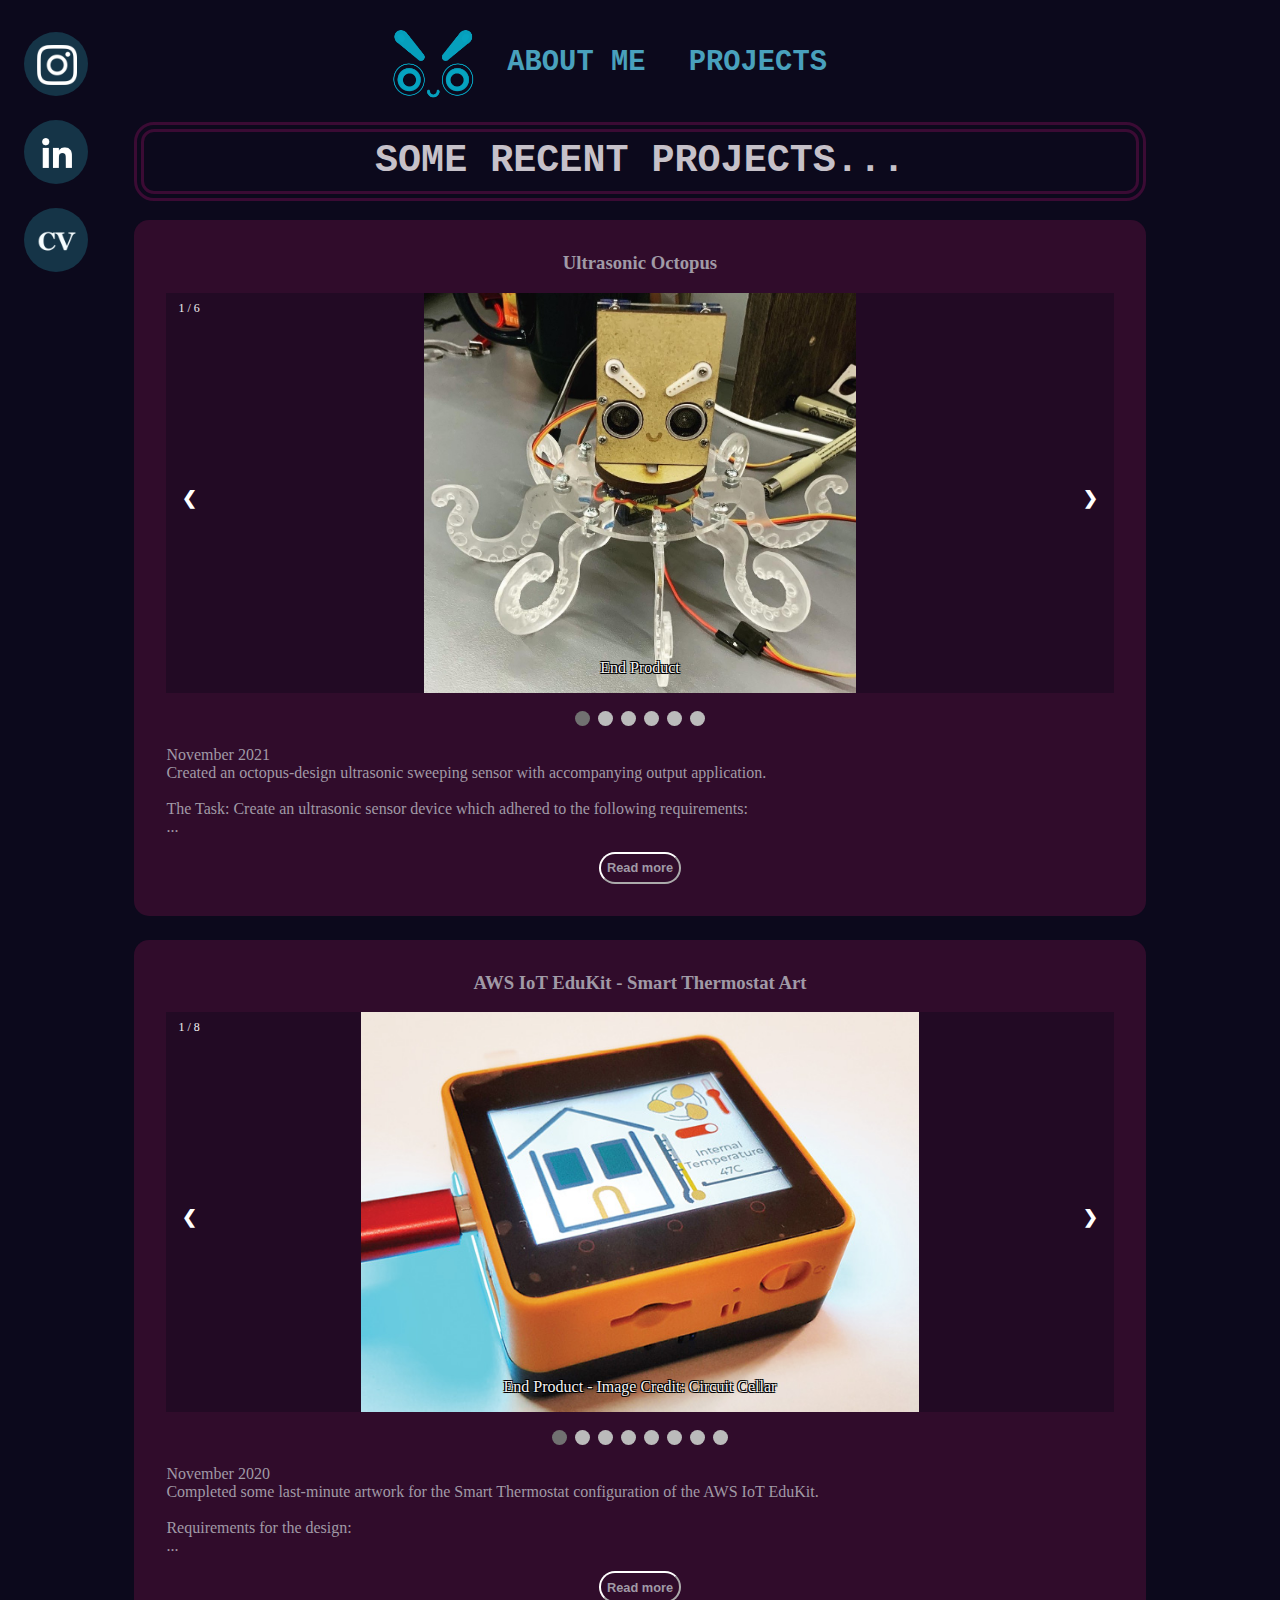
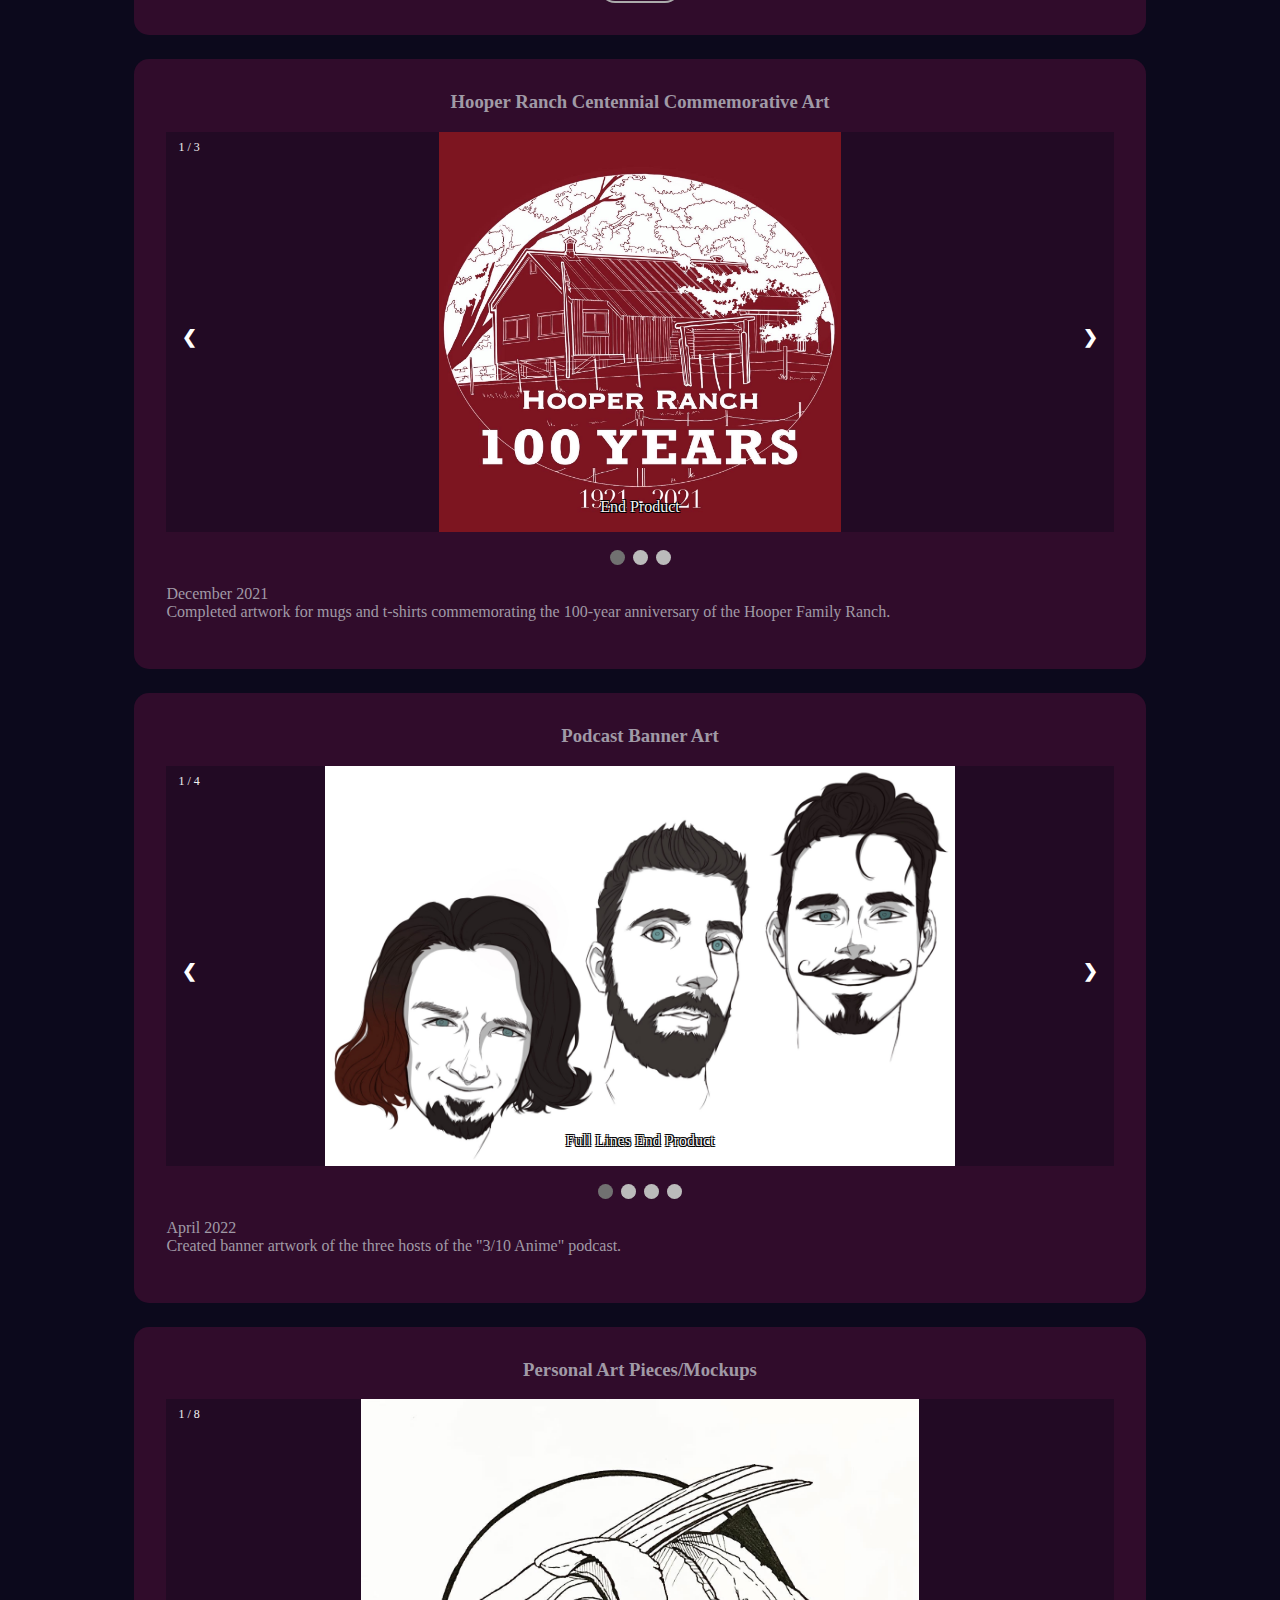
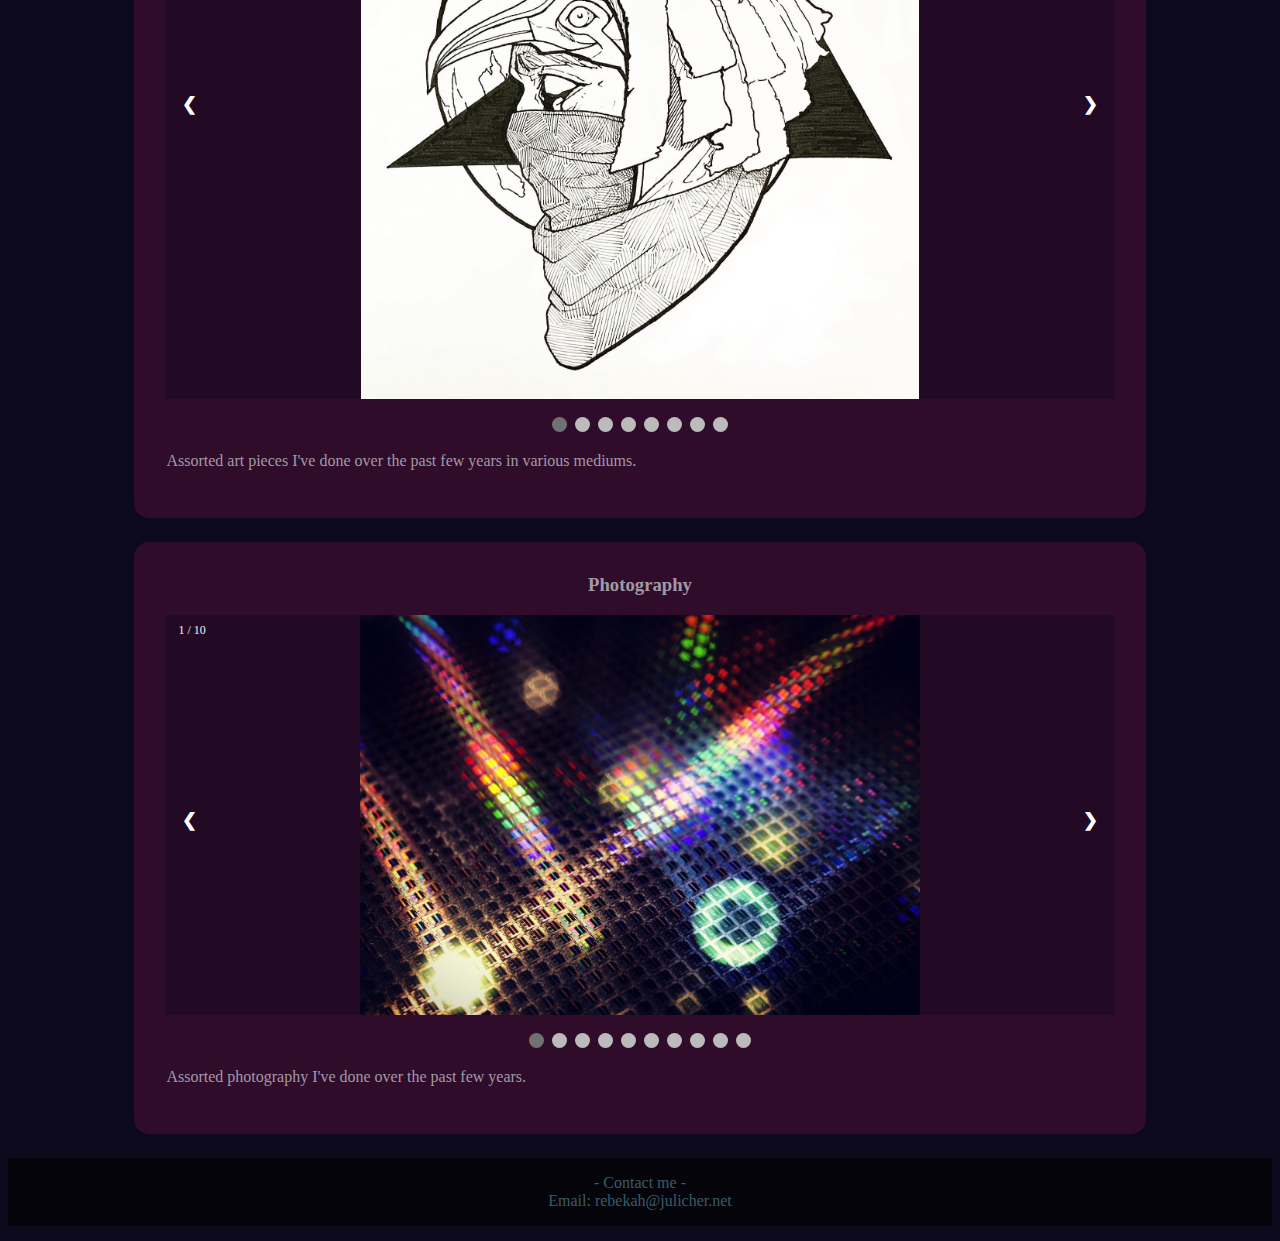
==== commit 8cf2e906: "Project description update" ====
--- a/projects.html
+++ b/projects.html
@@ -28,6 +28,8 @@
 	<div id="header">
 		<h1>SOME RECENT PROJECTS...</h1>
 	</div>
+	
+	<button onclick="scrollToTop()" id="scrollBtn" title="To top">^ <br> Top</button>
 	
 	<div id="content">
 	
@@ -188,14 +190,8 @@
 				<p> 
 					November 2020 <br> 
 					Completed some last-minute artwork for the Smart Thermostat configuration of the AWS IoT EduKit. <br> <br>
-					My dad's team was in the final stretch of developing the EduKit's Smart Thermostat module, and
+					Requirements for the design: <br>
 					<span id="dotdotdot1">...</span><span class="moreContent" id="more1">
-					 they found themselves without actual UI artwork. It was too late to request Amazon official art,
-					and my dad had seen me make UI mockups and artwork in the past, so I was asked if I was interested in
-					helping. <br>
-					My last final project was due in a few days, but I figured I had some extra time in-between test runs
-					and said yes. <br> <br>
-					Requirements for the design: <br>
 					• It needed to use Amazon official colors, RGB values were provided.<br>
 					• It needed to include some color-changing portion to show the current color of the LEDs attached to the device. <br>
 					• It needed to have a day and a night variant. <br>
